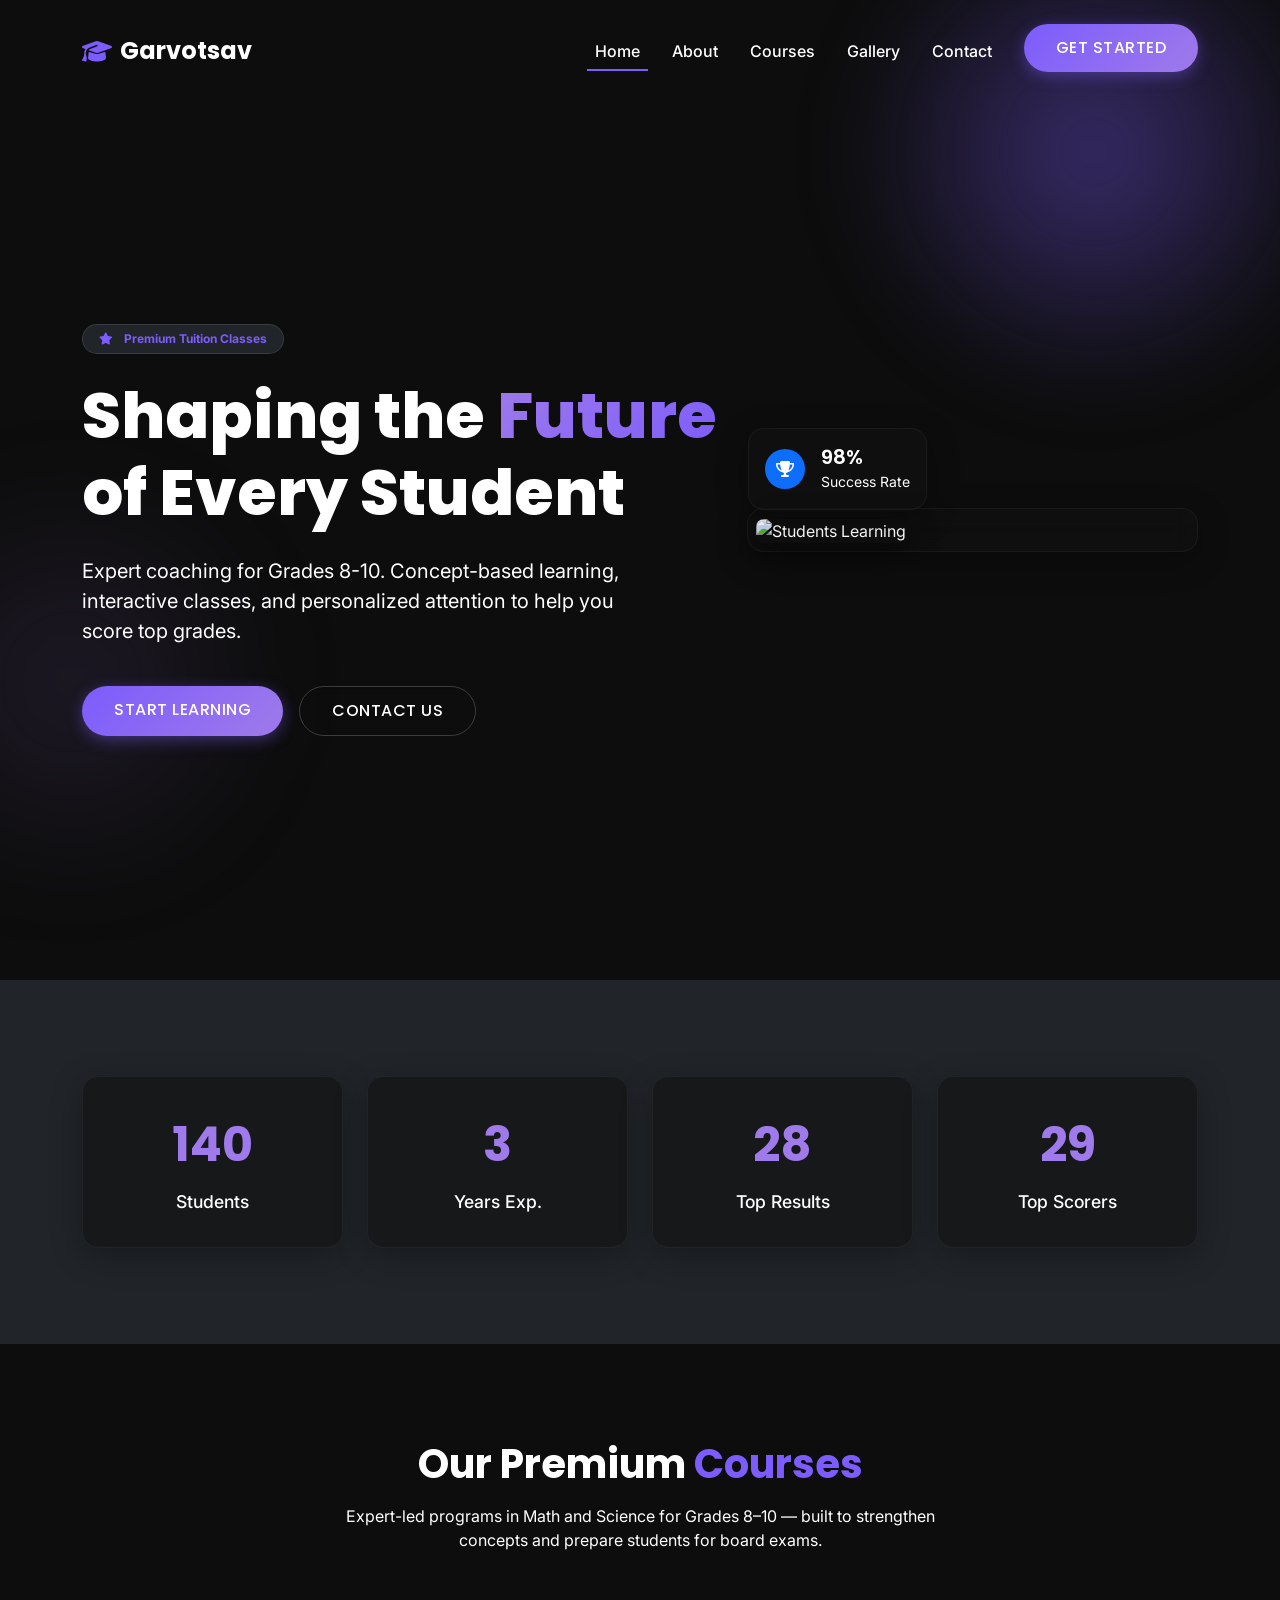
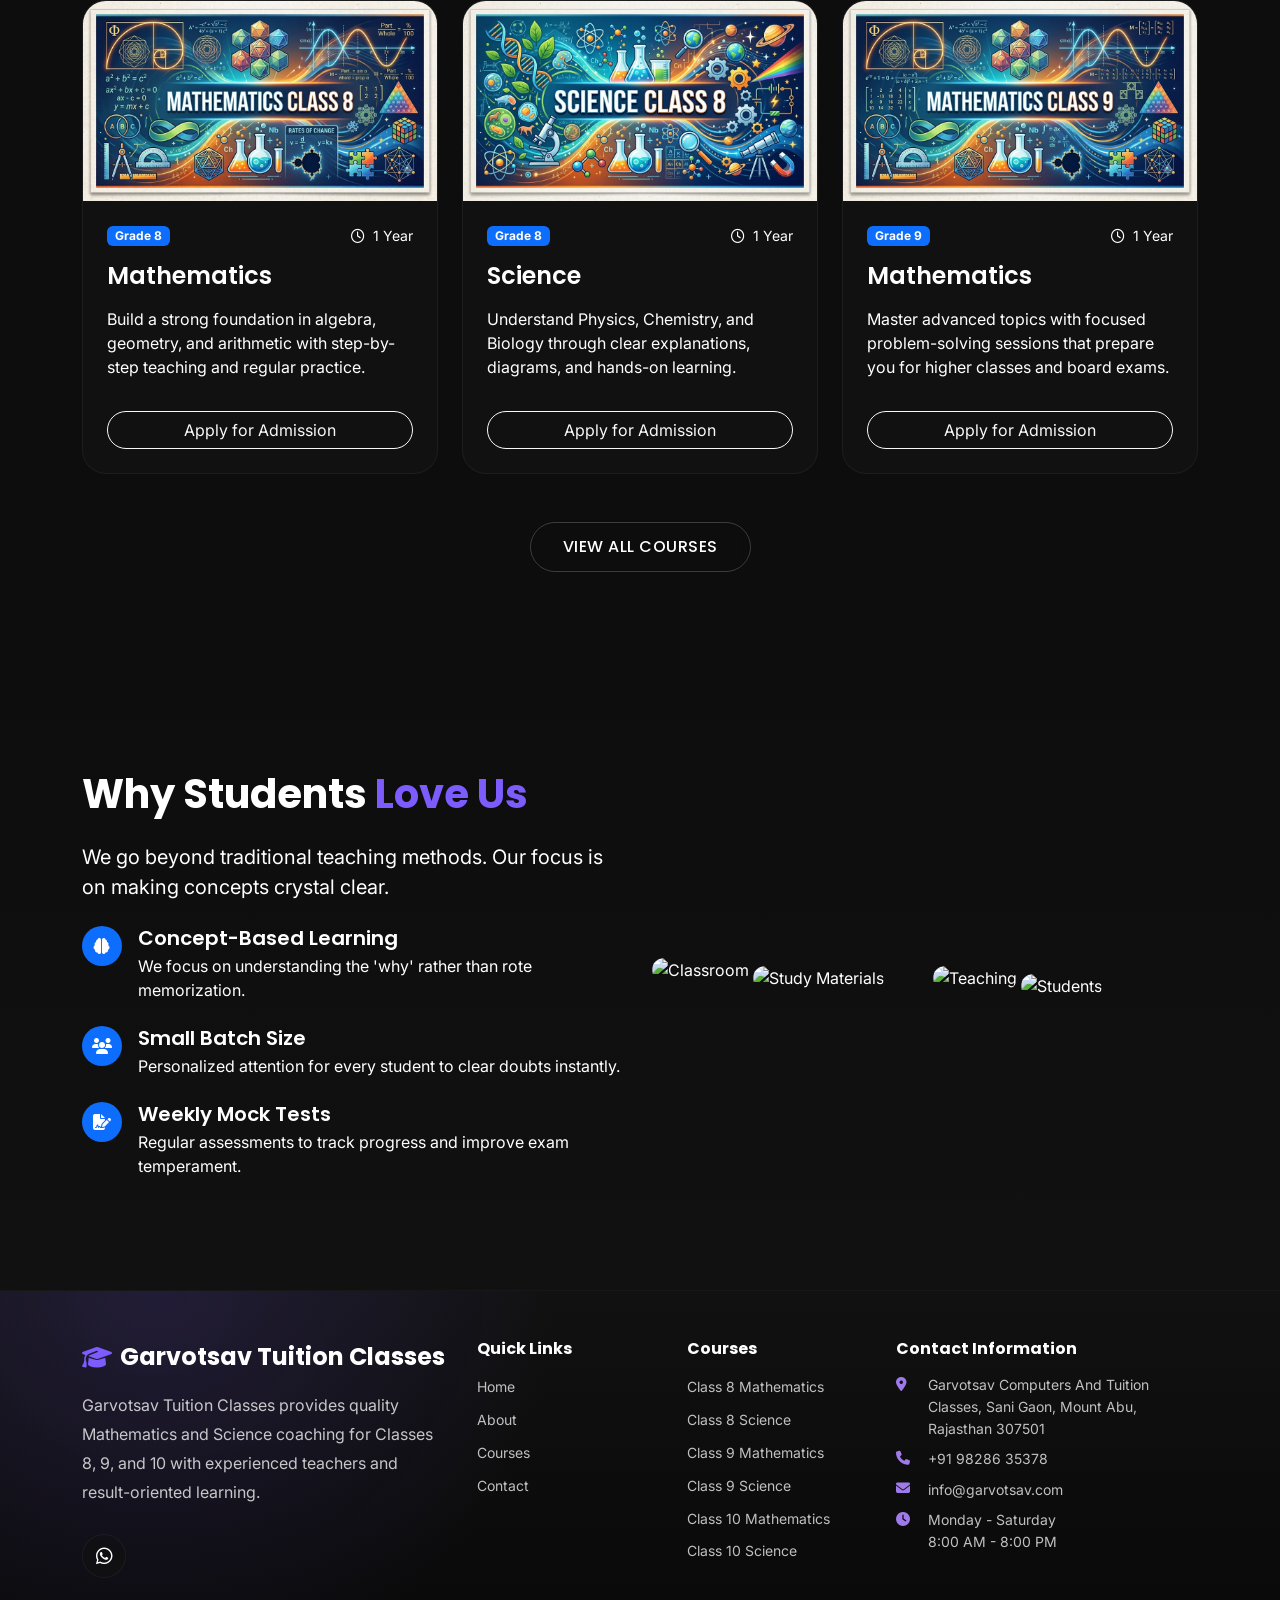
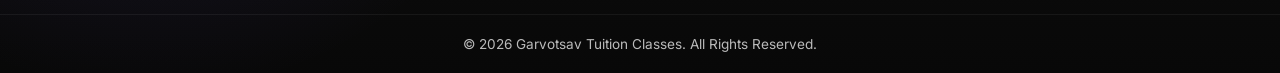
==== index.html @ 72507556 "Initial commit" ====
<!DOCTYPE html>
<html lang="en">
<head>
    <meta charset="UTF-8">
    <meta name="viewport" content="width=device-width, initial-scale=1.0">
    <title>Garvotsav Tuition Classes | Premium Education</title>
    <meta name="description" content="Garvotsav Tuition Classes provides premium, concept-based education for Grades 8 to 10 in Math and Science.">
    
    <!-- Bootstrap 5 CSS -->
    <link href="https://cdn.jsdelivr.net/npm/bootstrap@5.3.2/dist/css/bootstrap.min.css" rel="stylesheet">
    
    <!-- AOS Animation CSS -->
    <link href="https://unpkg.com/aos@2.3.1/dist/aos.css" rel="stylesheet">
    
    <!-- Font Awesome -->
    <link rel="stylesheet" href="https://cdnjs.cloudflare.com/ajax/libs/font-awesome/6.4.2/css/all.min.css">
    
    <!-- Custom CSS -->
    <link rel="stylesheet" href="assets/css/style.css">
</head>
<body>

    <!-- Navbar -->
    <nav class="navbar navbar-expand-lg navbar-dark navbar-glass">
        <div class="container">
            <a class="navbar-brand" href="index.html">
                <i class="fa-solid fa-graduation-cap text-primary-accent"></i>
                Garvotsav
            </a>
            <button class="navbar-toggler" type="button" data-bs-toggle="collapse" data-bs-target="#navbarNav">
                <span class="navbar-toggler-icon"></span>
            </button>
            <div class="collapse navbar-collapse" id="navbarNav">
                <ul class="navbar-nav ms-auto mb-2 mb-lg-0">
                    <li class="nav-item"><a class="nav-link" href="index.html">Home</a></li>
                    <li class="nav-item"><a class="nav-link" href="pages/about.html">About</a></li>
                    <li class="nav-item"><a class="nav-link" href="pages/courses.html">Courses</a></li>
                    <li class="nav-item"><a class="nav-link" href="pages/gallery.html">Gallery</a></li>
                    <li class="nav-item"><a class="nav-link" href="pages/contact.html">Contact</a></li>
                </ul>
                <div class="ms-lg-3 mt-3 mt-lg-0">
                    <a href="pages/register.html" class="btn-premium btn-primary-gradient w-100 text-center">Get Started</a>
                </div>
            </div>
        </div>
    </nav>

    <!-- Hero Section -->
    <section class="hero-section">
        <div class="hero-bg-shapes">
            <div class="shape-1 animate-float"></div>
            <div class="shape-2 animate-float" style="animation-delay: 2s;"></div>
        </div>
        <div class="container hero-content">
            <div class="row align-items-center min-vh-100">
                <div class="col-lg-7" data-aos="fade-up" data-aos-duration="1000">
                    <div class="badge rounded-pill bg-dark border border-secondary px-3 py-2 mb-4 text-primary-accent" style="border-color: rgba(255,255,255,0.1) !important;">
                        <i class="fa-solid fa-star me-2"></i> Premium Tuition Classes
                    </div>
                    <h1 class="hero-title">Shaping the <span>Future</span> of Every Student</h1>
                    <p class="hero-subtitle">Expert coaching for Grades 8-10. Concept-based learning, interactive classes, and personalized attention to help you score top grades.</p>
                    <div class="d-flex flex-column flex-sm-row gap-3">
                        <a href="pages/register.html" class="btn-premium btn-primary-gradient text-center">Start Learning</a>
                        <a href="pages/contact.html" class="btn-premium btn-outline-glass text-center">Contact Us</a>
                    </div>
                </div>
                <div class="col-lg-5 mt-5 mt-lg-0 d-none d-lg-block" data-aos="fade-left" data-aos-delay="200">
                    <div class="glass-panel p-2 rounded-4 position-relative">
                        <img src="https://images.unsplash.com/photo-1522202176988-66273c2fd55f?q=80&w=2071&auto=format&fit=crop" alt="Students Learning" class="img-fluid rounded-3" style="box-shadow: 0 10px 30px rgba(0,0,0,0.5);">
                        
                        <!-- Floating Glass Badge -->
                        <div class="position-absolute bottom-0 start-0 translate-middle-y ms-n4 glass-panel p-3 rounded-4 animate-float" style="animation-delay: 1s;">
                            <div class="d-flex align-items-center gap-3">
                                <div class="bg-primary rounded-circle p-2 d-flex align-items-center justify-content-center" style="width:40px; height:40px;">
                                    <i class="fa-solid fa-trophy text-white"></i>
                                </div>
                                <div>
                                    <h5 class="mb-0 text-white font-heading font-weight-bold">98%</h5>
                                    <small class="text-muted">Success Rate</small>
                                </div>
                            </div>
                        </div>
                    </div>
                </div>
            </div>
        </div>
    </section>

    <!-- Statistics Section -->
    <section class="section-padding bg-dark" style="position: relative; z-index: 2;">
        <div class="container">
            <div class="row g-4">
                <div class="col-6 col-md-3" data-aos="fade-up" data-aos-delay="100">
                    <div class="stat-card glass-panel h-100">
                        <div class="stat-number" data-target="500" data-plus="true">0</div>
                        <div class="stat-label">Students</div>
                    </div>
                </div>
                <div class="col-6 col-md-3" data-aos="fade-up" data-aos-delay="200">
                    <div class="stat-card glass-panel h-100">
                        <div class="stat-number" data-target="10" data-plus="true">0</div>
                        <div class="stat-label">Years Exp.</div>
                    </div>
                </div>
                <div class="col-6 col-md-3" data-aos="fade-up" data-aos-delay="300">
                    <div class="stat-card glass-panel h-100">
                        <div class="stat-number" data-target="98" data-percent="true">0</div>
                        <div class="stat-label">Top Results</div>
                    </div>
                </div>
                <div class="col-6 col-md-3" data-aos="fade-up" data-aos-delay="400">
                    <div class="stat-card glass-panel h-100">
                        <div class="stat-number" data-target="100" data-plus="true">0</div>
                        <div class="stat-label">Top Scorers</div>
                    </div>
                </div>
            </div>
        </div>
    </section>

    <!-- Popular Courses Preview -->
    <section class="section-padding">
        <div class="container">
            <div class="section-title" data-aos="fade-up">
                <h2>Our Premium <span class="text-primary-accent">Courses</span></h2>
                <p>Expert-led programs in Math and Science for Grades 8–10 — built to strengthen concepts and prepare students for board exams.</p>
            </div>
            
            <div class="row g-4" id="coursesPreviewContainer">
                <!-- Data will be loaded via api.js -->
                <div class="col-12 text-center" id="coursesLoader">
                    <div class="spinner-border text-primary" role="status">
                        <span class="visually-hidden">Loading...</span>
                    </div>
                </div>
            </div>
            
            <div class="text-center mt-5" data-aos="fade-up">
                <a href="pages/courses.html" class="btn-premium btn-outline-glass">View All Courses</a>
            </div>
        </div>
    </section>

    <!-- Why Choose Us -->
    <section class="section-padding position-relative" style="background: linear-gradient(to bottom, #0D0D0D, #111111);">
        <div class="container">
            <div class="row align-items-center">
                <div class="col-lg-6 mb-5 mb-lg-0" data-aos="fade-right">
                    <h2 class="font-heading fw-bold mb-4" style="font-size: 2.5rem;">Why Students <span class="text-primary-accent">Love Us</span></h2>
                    <p class="text-muted mb-4 fs-5">We go beyond traditional teaching methods. Our focus is on making concepts crystal clear.</p>
                    
                    <ul class="list-unstyled d-flex flex-column gap-4">
                        <li class="d-flex align-items-start gap-3">
                            <div class="bg-primary rounded-circle p-2 d-flex align-items-center justify-content-center flex-shrink-0" style="width:40px; height:40px;">
                                <i class="fa-solid fa-brain text-white"></i>
                            </div>
                            <div>
                                <h5 class="text-white mb-1">Concept-Based Learning</h5>
                                <p class="text-muted mb-0">We focus on understanding the 'why' rather than rote memorization.</p>
                            </div>
                        </li>
                        <li class="d-flex align-items-start gap-3">
                            <div class="bg-primary rounded-circle p-2 d-flex align-items-center justify-content-center flex-shrink-0" style="width:40px; height:40px;">
                                <i class="fa-solid fa-users text-white"></i>
                            </div>
                            <div>
                                <h5 class="text-white mb-1">Small Batch Size</h5>
                                <p class="text-muted mb-0">Personalized attention for every student to clear doubts instantly.</p>
                            </div>
                        </li>
                        <li class="d-flex align-items-start gap-3">
                            <div class="bg-primary rounded-circle p-2 d-flex align-items-center justify-content-center flex-shrink-0" style="width:40px; height:40px;">
                                <i class="fa-solid fa-file-signature text-white"></i>
                            </div>
                            <div>
                                <h5 class="text-white mb-1">Weekly Mock Tests</h5>
                                <p class="text-muted mb-0">Regular assessments to track progress and improve exam temperament.</p>
                            </div>
                        </li>
                    </ul>
                </div>
                <div class="col-lg-6" data-aos="fade-left">
                    <div class="row g-3">
                        <div class="col-6">
                            <img src="https://images.unsplash.com/photo-1427504494785-3a9ca7044f45?q=80&w=2070&auto=format&fit=crop" alt="Classroom" class="img-fluid rounded-4 mb-3" style="height: 250px; object-fit: cover;">
                            <img src="https://images.unsplash.com/photo-1577896851231-70ef18881754?q=80&w=2070&auto=format&fit=crop" alt="Study Materials" class="img-fluid rounded-4" style="height: 180px; object-fit: cover;">
                        </div>
                        <div class="col-6 mt-4">
                            <img src="https://images.unsplash.com/photo-1503676260728-1c00da094a0b?q=80&w=2022&auto=format&fit=crop" alt="Teaching" class="img-fluid rounded-4 mb-3" style="height: 180px; object-fit: cover;">
                            <img src="https://images.unsplash.com/photo-1543269865-cbf427effbad?q=80&w=2070&auto=format&fit=crop" alt="Students" class="img-fluid rounded-4" style="height: 250px; object-fit: cover;">
                        </div>
                    </div>
                </div>
            </div>
        </div>
    </section>

    <!-- Footer -->
    <footer class="footer-area courses-footer" data-site-footer></footer>

    <!-- Scripts -->
    <script src="https://cdn.jsdelivr.net/npm/bootstrap@5.3.2/dist/js/bootstrap.bundle.min.js"></script>
    <script src="https://unpkg.com/aos@2.3.1/dist/aos.js"></script>
    <script src="assets/js/api.js"></script>
    <script src="assets/js/main.js"></script>
    <script>
        // Load Courses on Homepage
        document.addEventListener('DOMContentLoaded', async () => {
            const container = document.getElementById('coursesPreviewContainer');
            const loader = document.getElementById('coursesLoader');
            
            try {
                const courses = await GarvotsavAPI.fetchSheetData('Courses');
                loader.style.display = 'none';
                
                // Show only first 3 courses
                const previewCourses = courses.slice(0, 3);
                
                let delay = 100;
                previewCourses.forEach(course => {
                    const col = document.createElement('div');
                    col.className = 'col-md-4';
                    
                    col.innerHTML = `
                        <div class="glass-card h-100 p-0 overflow-hidden d-flex flex-column">
                            <div style="height: 200px; overflow: hidden;">
                                <img src="${course.image}" class="img-fluid w-100 h-100 object-fit-cover" alt="${course.subject}">
                            </div>
                            <div class="p-4 d-flex flex-column flex-grow-1">
                                <div class="d-flex justify-content-between align-items-center mb-2">
                                    <span class="badge bg-primary text-white">${course.grade}</span>
                                    <span class="text-muted small"><i class="fa-regular fa-clock me-1"></i> ${course.duration}</span>
                                </div>
                                <h4 class="text-white mb-3 mt-2">${course.subject}</h4>
                                <p class="text-muted flex-grow-1">${course.desc}</p>
                                <a href="pages/register.html" class="btn btn-outline-light rounded-pill w-100 mt-3 hover-primary">Apply for Admission</a>
                            </div>
                        </div>
                    `;
                    container.appendChild(col);
                    delay += 100;
                });
            } catch (error) {
                loader.style.display = 'none';
                container.innerHTML = `<div class="col-12 text-center text-danger">Failed to load courses. Please try again later.</div>`;
            }
        });
    </script>
</body>
</html>
---- assets/css/style.css ----
/* 
   Garvotsav Tuition Classes - Premium Styles 
*/

@import url('https://fonts.googleapis.com/css2?family=Inter:wght@300;400;500;600&family=Poppins:wght@400;500;600;700;800&display=swap');

:root {
  /* Colors */
  --bg-color: #0D0D0D;
  --card-bg: #111111;
  --primary: #7C5CFC;
  --primary-light: #9F7AEA;
  --primary-glow: rgba(124, 92, 252, 0.4);
  --text-heading: #FFFFFF;
  --text-body: #FFFFFF;
  --text-nav: #FFFFFF;
  --text-muted: #FFFFFF;
  --white: #FFFFFF;

  /* Typography */
  --font-heading: 'Poppins', sans-serif;
  --font-body: 'Inter', sans-serif;

  /* Glassmorphism */
  --glass-bg: rgba(17, 17, 17, 0.6);
  --glass-border: rgba(255, 255, 255, 0.05);
  
  /* Radius */
  --radius-sm: 8px;
  --radius-md: 16px;
  --radius-lg: 24px;
  --radius-pill: 50px;
}

/* Base Styles */
body {
  font-family: var(--font-body);
  background-color: var(--bg-color);
  color: var(--text-body);
  overflow-x: hidden;
  -webkit-font-smoothing: antialiased;
}

h1, h2, h3, h4, h5, h6 {
  font-family: var(--font-heading);
  color: var(--text-heading);
  font-weight: 600;
}

a {
  text-decoration: none;
  color: inherit;
  transition: all 0.3s ease;
}

a:hover {
  color: var(--primary);
}

/* Utilities */
.text-primary-accent { color: var(--primary); }
.text-glow { text-shadow: 0 0 10px var(--primary-glow); }
.bg-gradient-primary { background: linear-gradient(135deg, var(--primary), var(--primary-light)); }

/* Override Bootstrap Defaults */
.text-muted {
  color: var(--text-muted) !important;
}

/* Glassmorphism Classes */
.glass-panel {
  background: var(--glass-bg);
  backdrop-filter: blur(12px);
  -webkit-backdrop-filter: blur(12px);
  border: 1px solid var(--glass-border);
  border-radius: var(--radius-md);
  box-shadow: 0 8px 32px 0 rgba(0, 0, 0, 0.3);
}

.glass-card {
  background: var(--card-bg);
  border: 1px solid var(--glass-border);
  border-radius: var(--radius-lg);
  padding: 2rem;
  transition: transform 0.3s ease, box-shadow 0.3s ease, border-color 0.3s ease;
}

.glass-card:hover {
  transform: translateY(-5px);
  box-shadow: 0 15px 30px rgba(0,0,0,0.4), 0 0 20px var(--primary-glow);
  border-color: rgba(124, 92, 252, 0.3);
}

/* Premium Buttons */
.btn-premium {
  display: inline-block;
  padding: 0.75rem 2rem;
  border-radius: var(--radius-pill);
  font-family: var(--font-heading);
  font-weight: 500;
  text-transform: uppercase;
  letter-spacing: 0.5px;
  transition: all 0.3s ease;
  position: relative;
  overflow: hidden;
  border: none;
  z-index: 1;
}

.btn-primary-gradient {
  background: linear-gradient(135deg, var(--primary), var(--primary-light));
  color: var(--white);
  box-shadow: 0 4px 15px var(--primary-glow);
}

.btn-primary-gradient:hover {
  color: var(--white);
  transform: translateY(-2px);
  box-shadow: 0 6px 20px rgba(124, 92, 252, 0.6);
}

.btn-outline-glass {
  background: transparent;
  color: var(--white);
  border: 1px solid rgba(255,255,255,0.2);
  backdrop-filter: blur(5px);
}

.btn-outline-glass:hover {
  background: rgba(255,255,255,0.1);
  border-color: var(--white);
  color: var(--white);
}

/* Authentication Pages */
.auth-section {
  min-height: 100vh;
  display: flex;
  align-items: center;
  padding: 9rem 0 5rem;
  position: relative;
  overflow: hidden;
}

.auth-section::before {
  content: '';
  position: absolute;
  inset: 0;
  background:
    radial-gradient(circle at 12% 18%, rgba(124, 92, 252, 0.22), transparent 32%),
    radial-gradient(circle at 86% 28%, rgba(159, 122, 234, 0.18), transparent 30%);
  pointer-events: none;
}

.auth-card {
  position: relative;
  z-index: 1;
  padding: 2.25rem;
}

.auth-icon {
  width: 56px;
  height: 56px;
  display: inline-flex;
  align-items: center;
  justify-content: center;
  border-radius: 18px;
  background: linear-gradient(135deg, var(--primary), var(--primary-light));
  box-shadow: 0 14px 30px rgba(124, 92, 252, 0.3);
  color: var(--white);
  font-size: 1.35rem;
}

.auth-field {
  margin-bottom: 1rem;
}

.auth-field .form-label {
  color: rgba(255, 255, 255, 0.8);
  font-size: 0.85rem;
  margin-bottom: 0.45rem;
}

.auth-form-stack {
  display: flex;
  flex-direction: column;
  gap: 0.15rem;
}

.auth-field .form-control,
.auth-field .form-select {
  min-height: 52px;
  border-radius: var(--radius-sm);
  background: rgba(255, 255, 255, 0.06);
  border: 1px solid rgba(255, 255, 255, 0.12);
  color: var(--white);
  box-shadow: none;
}

.auth-field .form-control:focus,
.auth-field .form-select:focus {
  border-color: var(--primary-light);
  background: rgba(255, 255, 255, 0.08);
  box-shadow: 0 0 0 0.2rem rgba(124, 92, 252, 0.2);
  color: var(--white);
}

.auth-field .form-select {
  cursor: pointer;
}

.auth-field .form-select option {
  background: #111111;
  color: var(--white);
}

.auth-field .form-control::placeholder {
  color: rgba(255, 255, 255, 0.45);
}

.auth-field .form-control.is-invalid,
.auth-field .form-select.is-invalid {
  border-color: #ff6b6b;
  background-image: none;
}

.auth-error {
  min-height: 1.25rem;
  margin-top: 0.35rem;
  color: #ff9b9b;
  font-size: 0.82rem;
}

.password-wrap {
  position: relative;
}

.password-wrap .form-control {
  padding-right: 3.2rem;
}

.password-toggle {
  position: absolute;
  top: 50%;
  right: 0.75rem;
  width: 38px;
  height: 38px;
  transform: translateY(-50%);
  border: 0;
  border-radius: 50%;
  background: transparent;
  color: rgba(255, 255, 255, 0.72);
}

.password-toggle:hover,
.password-toggle:focus {
  color: var(--white);
  background: rgba(255, 255, 255, 0.08);
}

.auth-switch {
  color: rgba(255, 255, 255, 0.76);
}

.auth-switch a {
  color: var(--primary-light);
  font-weight: 700;
}

/* Navbar */
.navbar-glass {
  position: fixed;
  top: 0;
  width: 100%;
  z-index: 1030;
  transition: all 0.4s ease;
  padding: 1.5rem 0;
  background: transparent;
}

.navbar-glass.scrolled {
  background: var(--glass-bg);
  backdrop-filter: blur(16px);
  border-bottom: 1px solid var(--glass-border);
  padding: 1rem 0;
}

.navbar-brand {
  font-family: var(--font-heading);
  font-weight: 700;
  font-size: 1.5rem;
  color: var(--white) !important;
  display: flex;
  align-items: center;
  gap: 0.5rem;
}

.nav-link {
  color: var(--text-nav) !important;
  font-weight: 500;
  margin: 0 0.5rem;
  position: relative;
}

.nav-link::after {
  content: '';
  position: absolute;
  width: 0;
  height: 2px;
  bottom: 0;
  left: 0;
  background-color: var(--primary);
  transition: width 0.3s ease;
}

.nav-link:hover::after, .nav-link.active::after {
  width: 100%;
}

.nav-link:hover, .nav-link.active {
  color: var(--white) !important;
}

/* Sections */
.section-padding {
  padding: 6rem 0;
}

.section-title {
  text-align: center;
  margin-bottom: 3rem;
  position: relative;
}

.section-title h2 {
  font-size: 2.5rem;
  font-weight: 700;
  margin-bottom: 1rem;
}

.section-title p {
  color: var(--text-muted);
  max-width: 600px;
  margin: 0 auto;
}

/* Hero Section */
.hero-section {
  min-height: 100vh;
  display: flex;
  align-items: center;
  position: relative;
  overflow: hidden;
  padding-top: 80px;
}

.hero-bg-shapes {
  position: absolute;
  top: 0;
  left: 0;
  width: 100%;
  height: 100%;
  z-index: 0;
  pointer-events: none;
}

.shape-1 {
  position: absolute;
  top: -10%;
  right: -5%;
  width: 500px;
  height: 500px;
  background: radial-gradient(circle, var(--primary-glow) 0%, transparent 70%);
  border-radius: 50%;
  filter: blur(40px);
}

.shape-2 {
  position: absolute;
  bottom: 10%;
  left: -10%;
  width: 400px;
  height: 400px;
  background: radial-gradient(circle, rgba(159, 122, 234, 0.15) 0%, transparent 70%);
  border-radius: 50%;
  filter: blur(60px);
}

.hero-content {
  position: relative;
  z-index: 1;
}

.hero-title {
  font-size: 4rem;
  font-weight: 800;
  line-height: 1.2;
  margin-bottom: 1.5rem;
}

.hero-title span {
  background: linear-gradient(135deg, var(--primary-light), var(--primary));
  -webkit-background-clip: text;
  -webkit-text-fill-color: transparent;
}

.hero-subtitle {
  font-size: 1.25rem;
  color: var(--text-body);
  margin-bottom: 2.5rem;
  max-width: 540px;
}

/* Custom Scrollbar */
::-webkit-scrollbar {
  width: 10px;
}
::-webkit-scrollbar-track {
  background: var(--bg-color);
}
::-webkit-scrollbar-thumb {
  background: var(--card-bg);
  border-radius: 5px;
  border: 1px solid var(--glass-border);
}
::-webkit-scrollbar-thumb:hover {
  background: var(--primary);
}

/* Footer */
.footer-area {
  position: relative;
  overflow: hidden;
  background:
    radial-gradient(circle at 12% 0%, rgba(124, 92, 252, 0.16), transparent 34%),
    linear-gradient(180deg, #111111 0%, #080808 100%);
  border-top: 1px solid rgba(255,255,255,0.06);
  margin-top: 0;
}

.footer-main {
  display: flex;
  align-items: flex-start;
  justify-content: space-between;
  gap: 2rem;
  padding: 3rem 0 2.25rem;
}

.footer-brand {
  display: flex;
  flex-direction: column;
  justify-content: space-between;
  gap: 1.75rem;
  flex: 1.35 1 280px;
}

.footer-area .footer-brand p {
  max-width: 390px;
  line-height: 1.8;
  color: rgba(255, 255, 255, 0.76) !important;
}

.social-icons a {
  display: inline-flex;
  align-items: center;
  justify-content: center;
  width: 44px;
  height: 44px;
  border-radius: 50%;
  background: var(--glass-bg);
  border: 1px solid var(--glass-border);
  color: var(--text-nav);
  margin-right: 0.5rem;
  font-size: 1.2rem;
  transition: transform 0.25s ease, background 0.25s ease, border-color 0.25s ease, box-shadow 0.25s ease;
}

.social-icons a:hover {
  background: var(--primary);
  color: var(--white);
  transform: translateY(-3px);
  border-color: var(--primary);
  box-shadow: 0 12px 26px rgba(124, 92, 252, 0.28);
}

.social-icons .whatsapp-link:hover {
  background: #25D366;
  border-color: #25D366;
  box-shadow: 0 12px 26px rgba(37, 211, 102, 0.24);
}

.footer-links h5 {
  margin-bottom: 1rem;
  color: var(--white);
  font-size: 1rem;
  font-weight: 700;
}

.footer-links {
  flex: 0.8 1 150px;
}

.footer-contact {
  flex: 1.2 1 260px;
}

.footer-links ul {
  list-style: none;
  padding: 0;
  margin: 0;
}

.footer-links li {
  margin-bottom: 0.55rem;
}

.footer-links a {
  color: rgba(255, 255, 255, 0.74);
  font-size: 0.875rem;
  line-height: 1.55;
  transition: color 0.2s ease, padding-left 0.2s ease;
}

.footer-links a:hover {
  color: var(--primary-light);
  padding-left: 4px;
}

.footer-contact li {
  display: grid;
  grid-template-columns: 20px 1fr;
  gap: 0.7rem;
  align-items: start;
  color: rgba(255, 255, 255, 0.74);
  font-size: 0.875rem;
  line-height: 1.55;
}

.footer-contact i {
  margin-top: 0.15rem;
  color: var(--primary-light);
}

.footer-contact a:hover {
  padding-left: 0;
}

.footer-bottom {
  border-top: 1px solid rgba(255,255,255,0.06);
  padding: 1.15rem 0;
  text-align: center;
  color: rgba(255, 255, 255, 0.72);
  font-size: 0.85rem;
}

/* Form Controls */
.form-control, .form-select {
  background-color: rgba(255, 255, 255, 0.03);
  border: 1px solid var(--glass-border);
  color: var(--white);
  padding: 0.75rem 1rem;
  border-radius: var(--radius-md);
}

.form-control:focus, .form-select:focus {
  background-color: rgba(255, 255, 255, 0.05);
  border-color: var(--primary);
  box-shadow: 0 0 0 0.25rem var(--primary-glow);
  color: var(--white);
}

.form-control::placeholder {
  color: var(--text-muted);
}

/* Floating Animation */
@keyframes float {
  0% { transform: translateY(0px); }
  50% { transform: translateY(-20px); }
  100% { transform: translateY(0px); }
}

.animate-float {
  animation: float 6s ease-in-out infinite;
}

/* Statistics Counter */
.stat-card {
  text-align: center;
  padding: 2rem;
}
.stat-number {
  font-size: 3rem;
  font-weight: 700;
  color: var(--primary-light);
  font-family: var(--font-heading);
  margin-bottom: 0.5rem;
}
.stat-label {
  font-size: 1.1rem;
  color: var(--text-heading);
  font-weight: 500;
}

/* Google Map Embed */
.map-embed-wrapper {
  width: 100%;
  border-radius: var(--radius-lg);
  overflow: hidden;
  box-shadow: 0 10px 40px rgba(0, 0, 0, 0.4), 0 0 0 1px var(--glass-border);
  border: 1px solid var(--glass-border);
  background: var(--card-bg);
}

.map-embed {
  display: block;
  width: 100%;
  height: 400px;
  border: 0;
}

@media (max-width: 575px) {
  .map-embed {
    height: 280px;
  }
}

/* Page highlight cards */
.highlight-card {
  padding: 1.75rem;
  height: 100%;
  text-align: center;
}

.highlight-card i {
  font-size: 1.75rem;
  color: var(--primary-light);
  margin-bottom: 1rem;
}

.highlight-card h5 {
  margin-bottom: 0.5rem;
}

/* Course filter pills */
#courseTabs .nav-link {
  color: var(--white) !important;
  border: 1px solid var(--glass-border);
  transition: all 0.3s ease;
}

#courseTabs .nav-link:hover,
#courseTabs .nav-link.active {
  background: linear-gradient(135deg, var(--primary), var(--primary-light)) !important;
  border-color: transparent;
  box-shadow: 0 4px 15px var(--primary-glow);
}

.mentor-meta .badge {
  font-weight: 500;
  padding: 0.5rem 0.85rem;
}

/* Courses page */
.courses-program-section {
  position: relative;
  padding-top: 5rem;
  padding-bottom: 5.5rem;
  background:
    linear-gradient(180deg, rgba(13, 13, 13, 0), rgba(124, 92, 252, 0.05) 45%, rgba(13, 13, 13, 0));
}

.program-header {
  max-width: 760px;
  margin-bottom: 2rem;
}

.program-eyebrow {
  display: inline-flex;
  align-items: center;
  justify-content: center;
  margin-bottom: 0.85rem;
  padding: 0.45rem 0.9rem;
  border: 1px solid rgba(124, 92, 252, 0.28);
  border-radius: var(--radius-pill);
  background: rgba(124, 92, 252, 0.12);
  color: var(--primary-light);
  font-size: 0.78rem;
  font-weight: 700;
  letter-spacing: 0.08em;
  text-transform: uppercase;
}

.program-header h2 {
  margin-bottom: 1rem;
  font-size: clamp(2rem, 4vw, 3.15rem);
  font-weight: 800;
}

.program-header h2 span {
  background: linear-gradient(135deg, var(--primary-light), var(--primary));
  -webkit-background-clip: text;
  -webkit-text-fill-color: transparent;
}

.program-header p {
  max-width: 650px;
  margin: 0 auto;
  color: rgba(255, 255, 255, 0.82);
  line-height: 1.75;
}

.course-filter-tabs {
  width: fit-content;
  max-width: 100%;
  margin-left: auto;
  margin-right: auto;
  padding: 0.5rem;
  gap: 0.5rem;
  border: 1px solid rgba(255, 255, 255, 0.08);
  border-radius: var(--radius-pill);
  background: rgba(17, 17, 17, 0.72);
  box-shadow: 0 16px 45px rgba(0, 0, 0, 0.24);
  backdrop-filter: blur(14px);
  -webkit-backdrop-filter: blur(14px);
}

.course-filter-tabs .nav-item {
  margin: 0;
}

#courseTabs.course-filter-tabs .nav-link {
  display: inline-flex;
  align-items: center;
  gap: 0.55rem;
  min-height: 44px;
  margin: 0;
  padding: 0.7rem 1.15rem;
  border-radius: var(--radius-pill);
  border: 1px solid transparent;
  background: transparent;
  color: rgba(255, 255, 255, 0.82) !important;
  font-family: var(--font-heading);
  font-size: 0.95rem;
  font-weight: 600;
  box-shadow: none;
  transition: transform 0.25s ease, background 0.25s ease, color 0.25s ease, box-shadow 0.25s ease;
}

#courseTabs.course-filter-tabs .nav-link::after {
  display: none;
}

#courseTabs.course-filter-tabs .nav-link i {
  display: inline-flex;
  align-items: center;
  justify-content: center;
  width: 1.35rem;
  height: 1.35rem;
  border-radius: 50%;
  background: rgba(255, 255, 255, 0.08);
  color: var(--primary-light);
  font-size: 0.72rem;
}

#courseTabs.course-filter-tabs .nav-link:hover {
  transform: translateY(-2px);
  background: rgba(255, 255, 255, 0.08);
  color: var(--white) !important;
}

#courseTabs.course-filter-tabs .nav-link.active {
  background: linear-gradient(135deg, var(--primary), var(--primary-light)) !important;
  color: var(--white) !important;
  box-shadow: 0 12px 28px rgba(124, 92, 252, 0.32);
}

#courseTabs.course-filter-tabs .nav-link.active i {
  background: rgba(255, 255, 255, 0.2);
  color: var(--white);
}

.course-card-col {
  animation: courseCardIn 0.45s ease both;
}

.course-card {
  overflow: hidden;
  border: 1px solid rgba(255, 255, 255, 0.08);
  border-radius: var(--radius-lg);
  background: linear-gradient(180deg, rgba(24, 24, 24, 0.98), rgba(13, 13, 13, 0.96));
  box-shadow: 0 18px 45px rgba(0, 0, 0, 0.32);
  transition: transform 0.28s ease, border-color 0.28s ease, box-shadow 0.28s ease;
}

.course-card:hover {
  transform: translateY(-8px);
  border-color: rgba(124, 92, 252, 0.42);
  box-shadow: 0 26px 60px rgba(0, 0, 0, 0.46), 0 0 24px rgba(124, 92, 252, 0.16);
}

.course-card-media {
  position: relative;
  aspect-ratio: 16 / 10;
  overflow: hidden;
  background:
    linear-gradient(135deg, rgba(124, 92, 252, 0.25), rgba(159, 122, 234, 0.08)),
    var(--card-bg);
}

.course-card-media img {
  width: 100%;
  height: 100%;
  object-fit: cover;
  display: block;
  transform: scale(1.01);
  transition: transform 0.45s ease, filter 0.45s ease;
}

.course-card:hover .course-card-media img {
  transform: scale(1.06);
  filter: saturate(1.08) contrast(1.04);
}

.course-card-overlay {
  position: absolute;
  inset: 0;
  background: linear-gradient(180deg, rgba(0, 0, 0, 0.05), rgba(0, 0, 0, 0.5));
  pointer-events: none;
}

.course-grade-badge {
  position: absolute;
  top: 1rem;
  right: 1rem;
  padding: 0.5rem 0.8rem;
  border-radius: var(--radius-pill);
  background: rgba(13, 13, 13, 0.76);
  border: 1px solid rgba(255, 255, 255, 0.14);
  color: var(--white);
  font-size: 0.78rem;
  font-weight: 700;
  box-shadow: 0 8px 22px rgba(0, 0, 0, 0.28);
  backdrop-filter: blur(12px);
  -webkit-backdrop-filter: blur(12px);
}

.course-card-body {
  padding: 1.45rem;
}

.course-card-meta {
  display: flex;
  flex-wrap: wrap;
  gap: 0.65rem;
  margin-bottom: 1rem;
}

.course-card-meta span {
  display: inline-flex;
  align-items: center;
  gap: 0.4rem;
  color: rgba(255, 255, 255, 0.78);
  font-size: 0.82rem;
}

.course-card-meta i {
  color: var(--primary-light);
}

.course-card h4 {
  margin-bottom: 0.75rem;
  color: var(--white);
  font-size: 1.35rem;
  font-weight: 750;
}

.course-card-desc {
  color: rgba(255, 255, 255, 0.76);
  line-height: 1.68;
  margin-bottom: 1.1rem;
}

.course-feature-list {
  list-style: none;
  padding: 0;
  margin: 0 0 1.35rem;
  color: rgba(255, 255, 255, 0.78);
  font-size: 0.88rem;
}

.course-feature-list li {
  display: flex;
  gap: 0.65rem;
  align-items: flex-start;
  margin-bottom: 0.65rem;
}

.course-feature-list li:last-child {
  margin-bottom: 0;
}

.course-feature-list i {
  margin-top: 0.18rem;
  color: #4ade80;
}

.course-card-action {
  display: inline-flex;
  align-items: center;
  justify-content: center;
  gap: 0.5rem;
  width: 100%;
  padding: 0.78rem 1rem;
  border: 1px solid rgba(255, 255, 255, 0.16);
  border-radius: var(--radius-pill);
  color: var(--white);
  font-family: var(--font-heading);
  font-weight: 600;
  transition: transform 0.25s ease, border-color 0.25s ease, background 0.25s ease, box-shadow 0.25s ease;
}

.course-card-action:hover {
  transform: translateY(-2px);
  border-color: transparent;
  background: linear-gradient(135deg, var(--primary), var(--primary-light));
  color: var(--white);
  box-shadow: 0 10px 24px rgba(124, 92, 252, 0.28);
}

.courses-footer {
  padding: 0;
}

.courses-footer-bottom {
  margin-top: 3rem;
  padding-top: 1.5rem;
  border-top: 1px solid rgba(255, 255, 255, 0.08);
}

.back-to-top {
  display: inline-flex;
  align-items: center;
  justify-content: center;
  width: 44px;
  height: 44px;
  border: 1px solid rgba(255, 255, 255, 0.14);
  border-radius: 50%;
  background: linear-gradient(135deg, var(--primary), var(--primary-light));
  color: var(--white);
  box-shadow: 0 10px 26px rgba(124, 92, 252, 0.28);
  transition: transform 0.25s ease, box-shadow 0.25s ease;
}

.back-to-top:hover {
  transform: translateY(-3px);
  box-shadow: 0 14px 32px rgba(124, 92, 252, 0.4);
}

@keyframes courseCardIn {
  from {
    opacity: 0;
    transform: translateY(14px);
  }
  to {
    opacity: 1;
    transform: translateY(0);
  }
}

@media (max-width: 767px) {
  .courses-program-section {
    padding-top: 4rem;
    padding-bottom: 4rem;
  }

  .course-filter-tabs {
    width: 100%;
    border-radius: var(--radius-lg);
    justify-content: stretch !important;
  }

  .course-filter-tabs .nav-item {
    flex: 1 1 calc(50% - 0.5rem);
  }

  #courseTabs.course-filter-tabs .nav-link {
    width: 100%;
    justify-content: center;
    padding-left: 0.8rem;
    padding-right: 0.8rem;
  }

  .course-card-body {
    padding: 1.25rem;
  }

  .footer-main {
    align-items: stretch;
    flex-direction: column;
    gap: 2rem;
    padding: 3.5rem 0 2.5rem;
  }

  .footer-brand {
    gap: 1.5rem;
  }

  .footer-links h5 {
    margin-bottom: 1rem;
  }
}

@media (min-width: 768px) and (max-width: 1199px) {
  .footer-main {
    flex-wrap: wrap;
  }

  .footer-brand,
  .footer-contact {
    flex-basis: calc(50% - 1rem);
  }

  .footer-links {
    flex-basis: calc(25% - 1rem);
  }
}
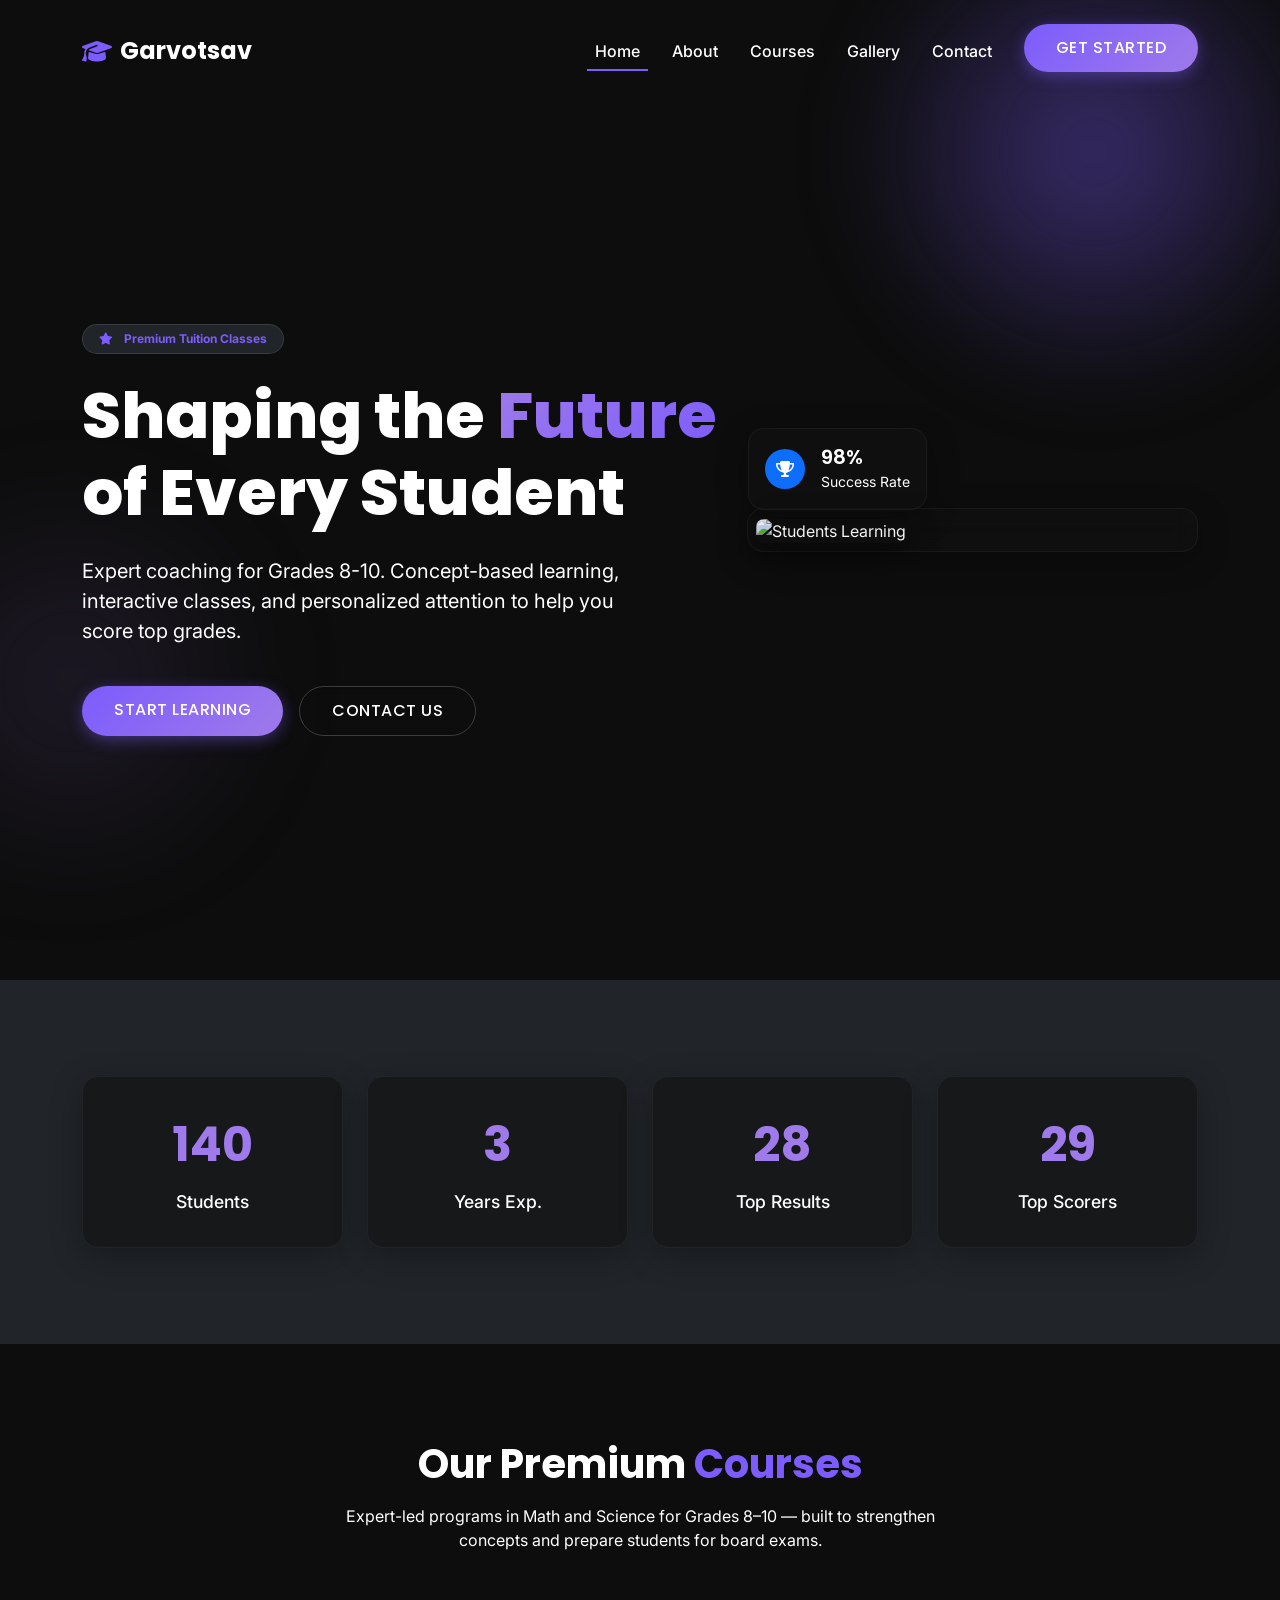
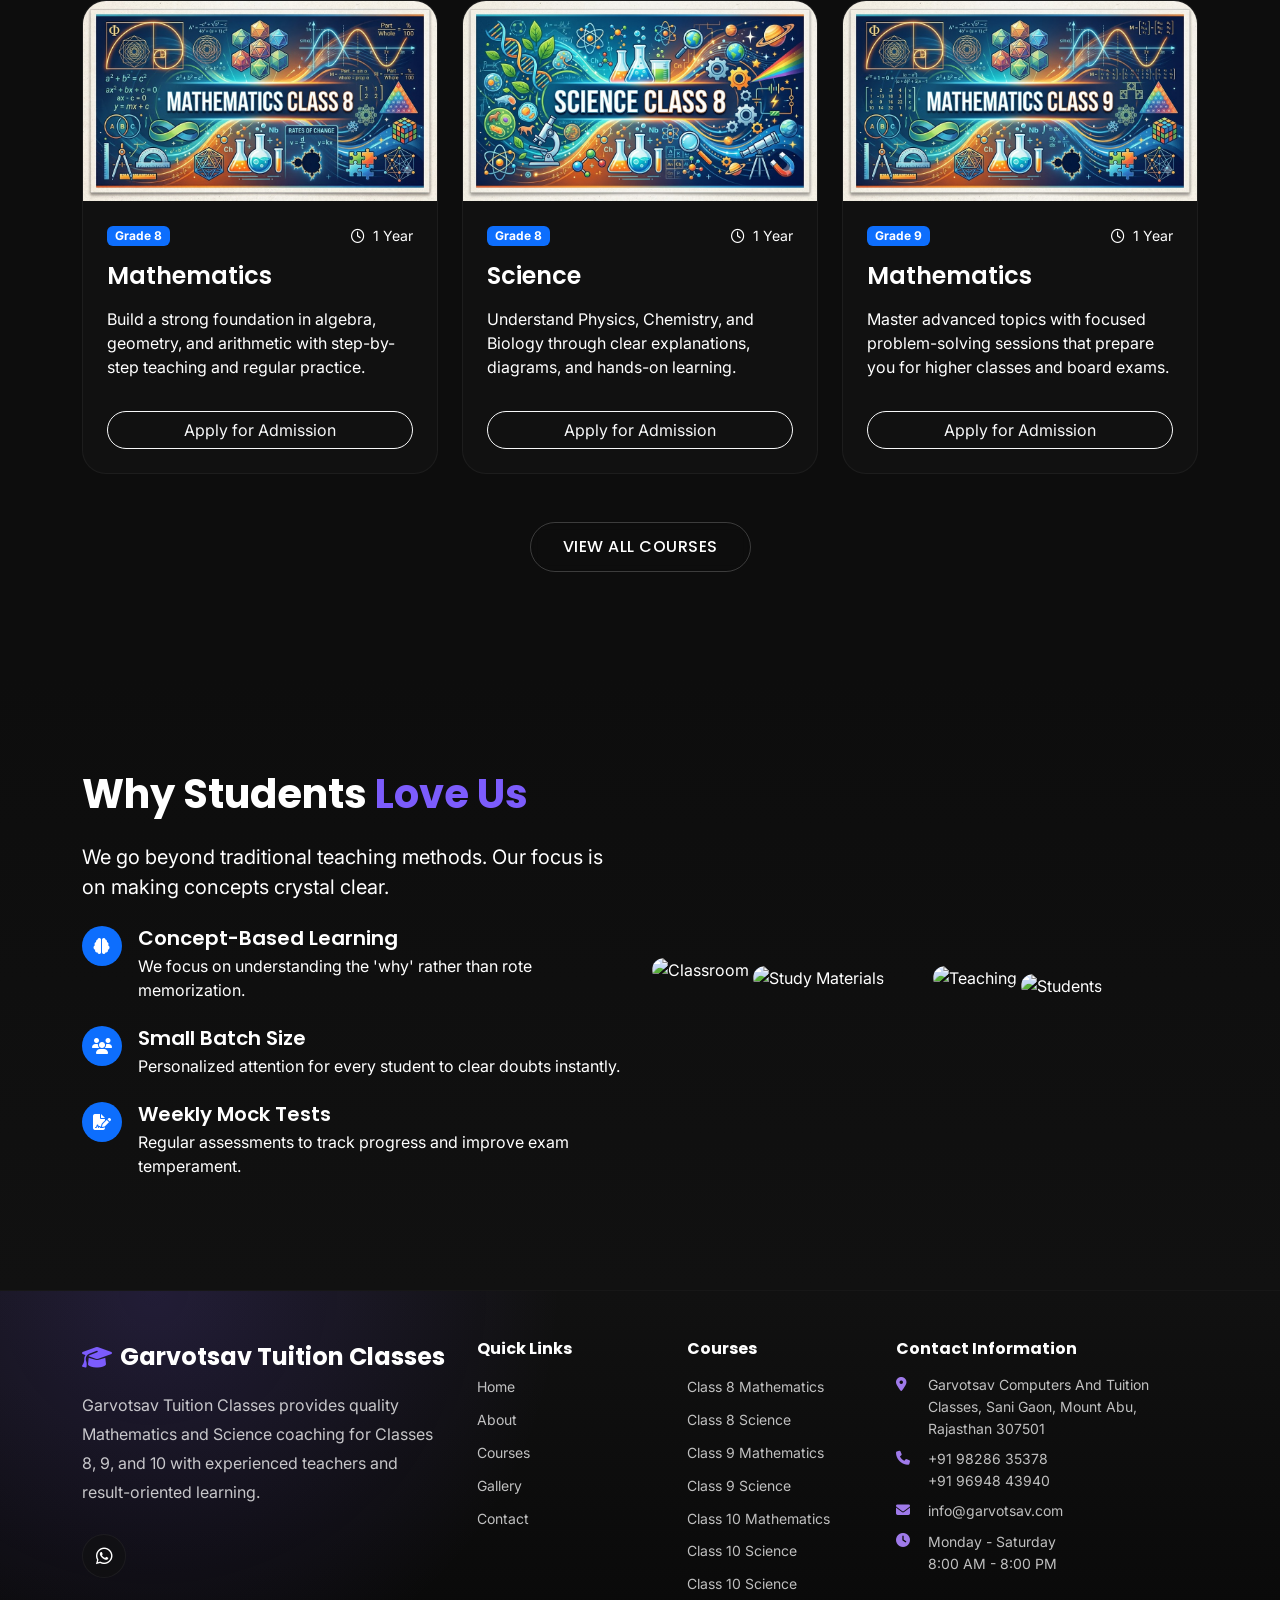
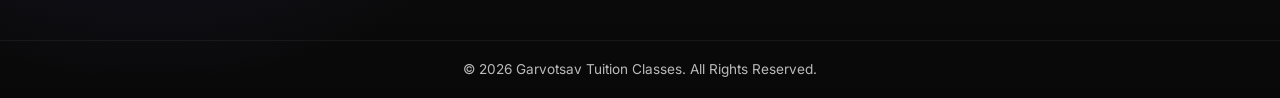
==== commit 133ddba5: "Updated website UI and fixed image issues" ====
--- a/index.html
+++ b/index.html
@@ -202,7 +202,8 @@
     <script src="https://cdn.jsdelivr.net/npm/bootstrap@5.3.2/dist/js/bootstrap.bundle.min.js"></script>
     <script src="https://unpkg.com/aos@2.3.1/dist/aos.js"></script>
     <script src="assets/js/api.js"></script>
-    <script src="assets/js/main.js"></script>
+    <script src="components/footer.js?v=2"></script>
+    <script src="assets/js/main.js?v=2"></script>
     <script>
         // Load Courses on Homepage
         document.addEventListener('DOMContentLoaded', async () => {
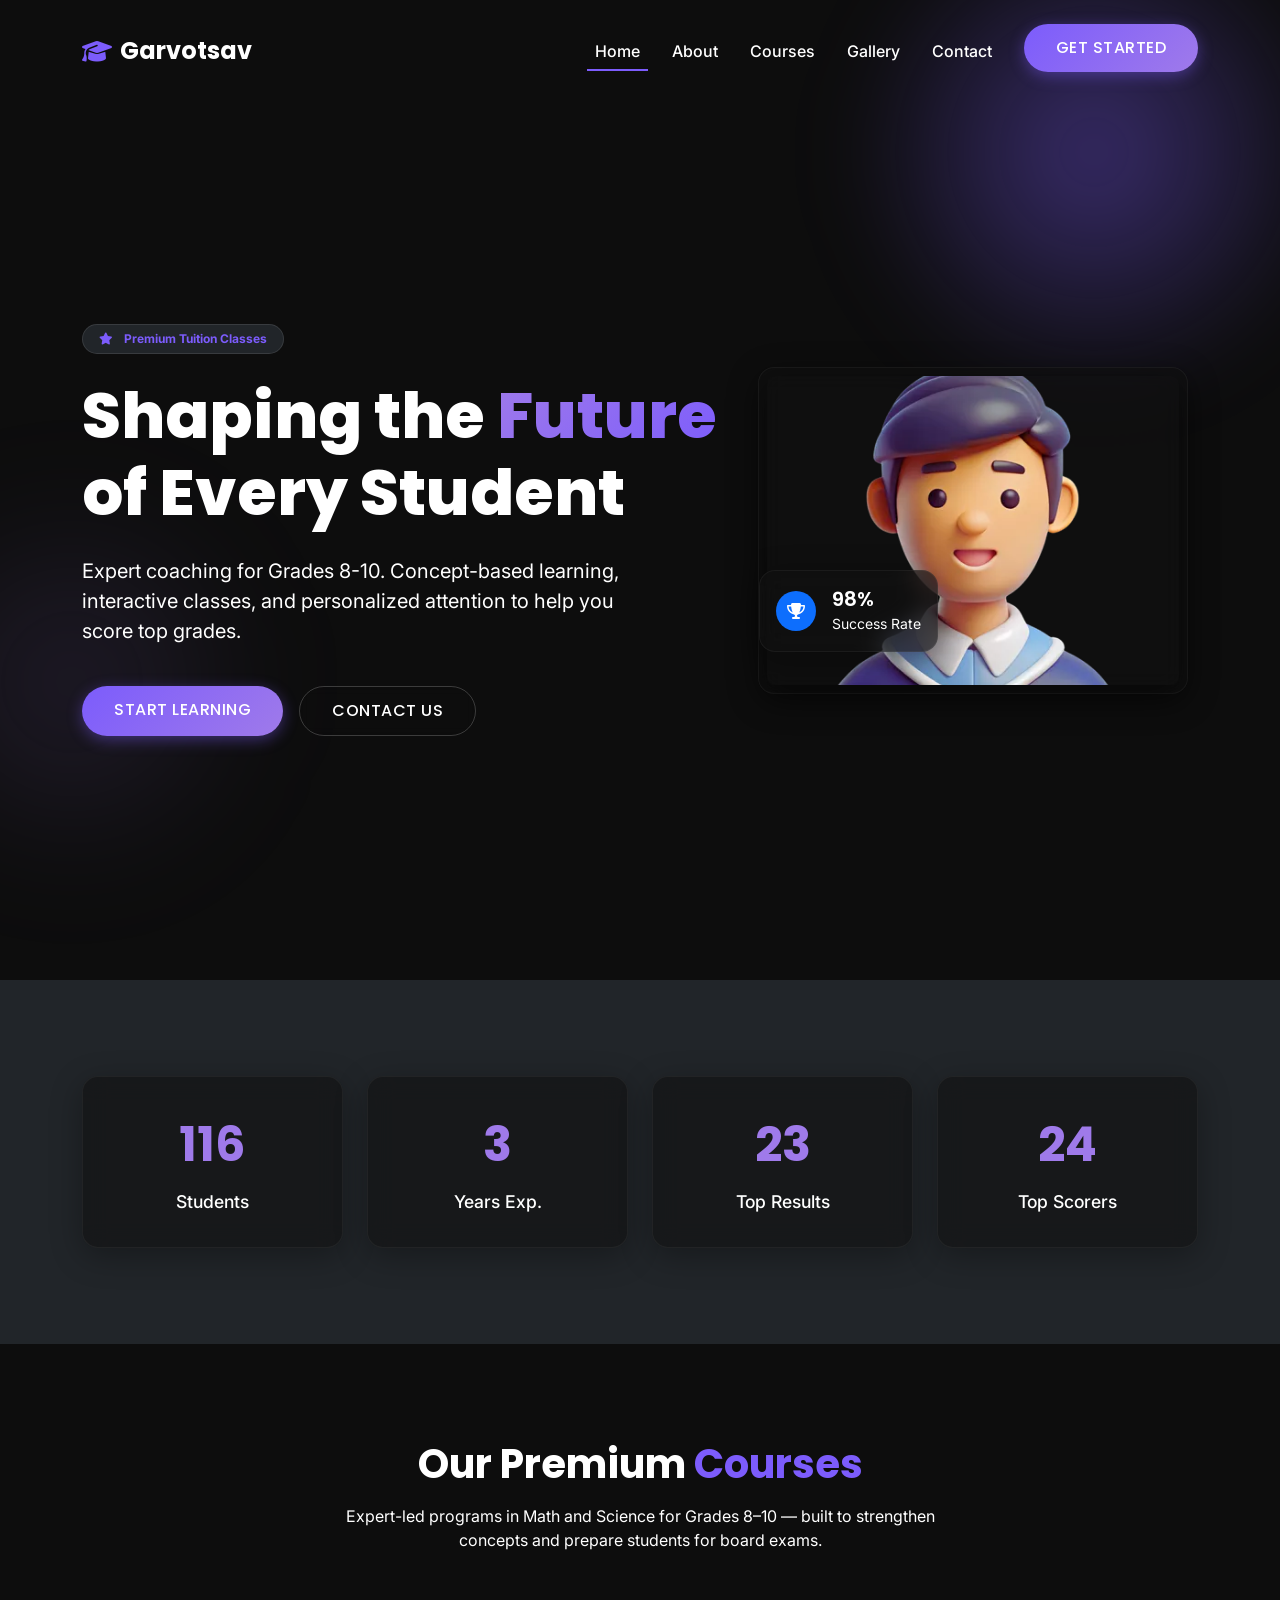
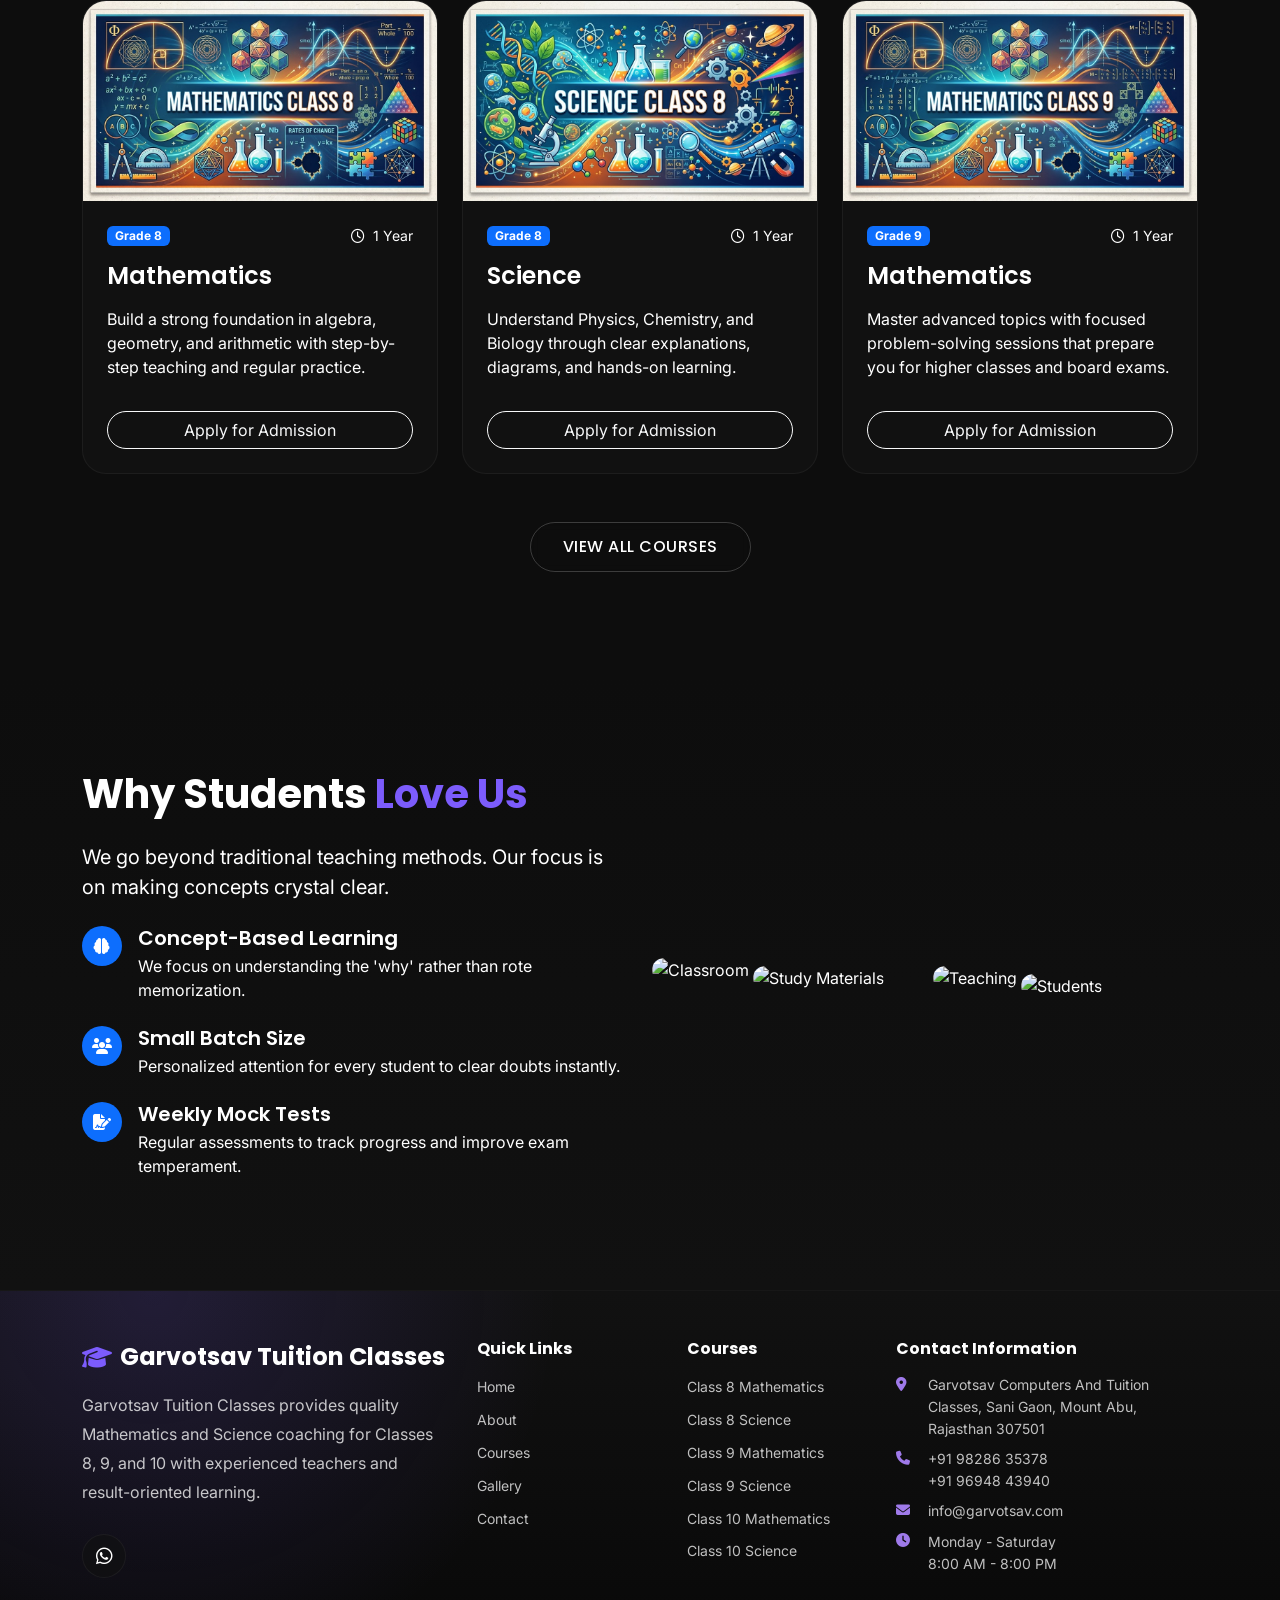
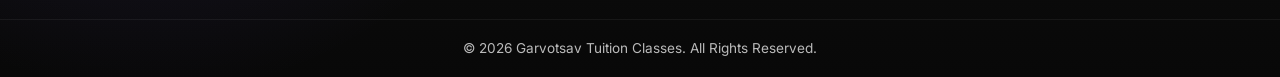
==== commit c153937a: "Update registration system and responsive UI" ====
--- a/index.html
+++ b/index.html
@@ -65,8 +65,8 @@
                     </div>
                 </div>
                 <div class="col-lg-5 mt-5 mt-lg-0 d-none d-lg-block" data-aos="fade-left" data-aos-delay="200">
-                    <div class="glass-panel p-2 rounded-4 position-relative">
-                        <img src="https://images.unsplash.com/photo-1522202176988-66273c2fd55f?q=80&w=2071&auto=format&fit=crop" alt="Students Learning" class="img-fluid rounded-3" style="box-shadow: 0 10px 30px rgba(0,0,0,0.5);">
+                    <div class="glass-panel hero-image-panel p-2 rounded-4 position-relative">
+                        <img src="assets/images/homepageimage.png" alt="Students Learning" class="hero-image rounded-3">
                         
                         <!-- Floating Glass Badge -->
                         <div class="position-absolute bottom-0 start-0 translate-middle-y ms-n4 glass-panel p-3 rounded-4 animate-float" style="animation-delay: 1s;">
--- a/assets/css/style.css
+++ b/assets/css/style.css
@@ -231,33 +231,6 @@
   font-size: 0.82rem;
 }
 
-.password-wrap {
-  position: relative;
-}
-
-.password-wrap .form-control {
-  padding-right: 3.2rem;
-}
-
-.password-toggle {
-  position: absolute;
-  top: 50%;
-  right: 0.75rem;
-  width: 38px;
-  height: 38px;
-  transform: translateY(-50%);
-  border: 0;
-  border-radius: 50%;
-  background: transparent;
-  color: rgba(255, 255, 255, 0.72);
-}
-
-.password-toggle:hover,
-.password-toggle:focus {
-  color: var(--white);
-  background: rgba(255, 255, 255, 0.08);
-}
-
 .auth-switch {
   color: rgba(255, 255, 255, 0.76);
 }
@@ -265,6 +238,79 @@
 .auth-switch a {
   color: var(--primary-light);
   font-weight: 700;
+}
+
+.registration-section {
+  align-items: flex-start;
+}
+
+.registration-card {
+  padding: clamp(1.25rem, 3vw, 2.5rem);
+  max-width: 860px;
+  margin-left: auto;
+  margin-right: auto;
+}
+
+.registration-group {
+  padding: 1.35rem 0;
+  border-top: 1px solid rgba(255, 255, 255, 0.08);
+}
+
+.registration-group h2 {
+  margin-bottom: 1rem;
+  font-size: 1.15rem;
+  font-weight: 700;
+}
+
+.registration-grid {
+  display: grid;
+  grid-template-columns: 1fr;
+  gap: 1rem;
+}
+
+.registration-span {
+  grid-column: 1 / -1;
+}
+
+.radio-options {
+  min-height: 52px;
+  display: grid;
+  grid-template-columns: 1fr;
+  gap: 0.75rem;
+  padding: 0.65rem 0;
+}
+
+.radio-options label {
+  display: inline-flex;
+  align-items: center;
+  gap: 0.5rem;
+  padding: 0.65rem 0.9rem;
+  border: 1px solid rgba(255, 255, 255, 0.12);
+  border-radius: var(--radius-sm);
+  background: rgba(255, 255, 255, 0.06);
+  color: var(--white);
+  cursor: pointer;
+  width: 100%;
+}
+
+.radio-options input {
+  width: 18px;
+  height: 18px;
+  accent-color: var(--primary);
+}
+
+.declaration-text {
+  margin-bottom: 0.75rem;
+  padding: 1rem;
+  border-radius: var(--radius-sm);
+  background: rgba(124, 92, 252, 0.12);
+  border: 1px solid rgba(124, 92, 252, 0.24);
+  color: var(--white);
+  line-height: 1.7;
+}
+
+.auth-field.has-error .radio-options label {
+  border-color: #ff6b6b;
 }
 
 /* Navbar */
@@ -409,6 +455,21 @@
   color: var(--text-body);
   margin-bottom: 2.5rem;
   max-width: 540px;
+}
+
+.hero-image-panel {
+  width: min(100%, 430px);
+  margin-left: auto;
+  margin-right: auto;
+}
+
+.hero-image {
+  display: block;
+  width: 100%;
+  aspect-ratio: 4 / 3;
+  object-fit: cover;
+  object-position: center;
+  box-shadow: 0 10px 30px rgba(0,0,0,0.5);
 }
 
 /* Custom Scrollbar */
@@ -659,6 +720,35 @@
 .mentor-meta .badge {
   font-weight: 500;
   padding: 0.5rem 0.85rem;
+}
+
+.blob-img-wrap {
+  position: relative;
+  width: min(100%, 340px);
+  aspect-ratio: 1 / 1;
+  display: flex;
+  align-items: center;
+  justify-content: center;
+}
+
+.blob-glow {
+  position: absolute;
+  inset: 10%;
+  border-radius: 50%;
+  background: radial-gradient(circle, rgba(124, 92, 252, 0.38), transparent 68%);
+  filter: blur(24px);
+}
+
+.blob-img {
+  position: relative;
+  z-index: 1;
+  width: 100%;
+  height: 100%;
+  border-radius: 50%;
+  object-fit: cover;
+  object-position: center;
+  border: 4px solid rgba(255, 255, 255, 0.12);
+  box-shadow: 0 18px 45px rgba(0, 0, 0, 0.42);
 }
 
 /* Courses page */
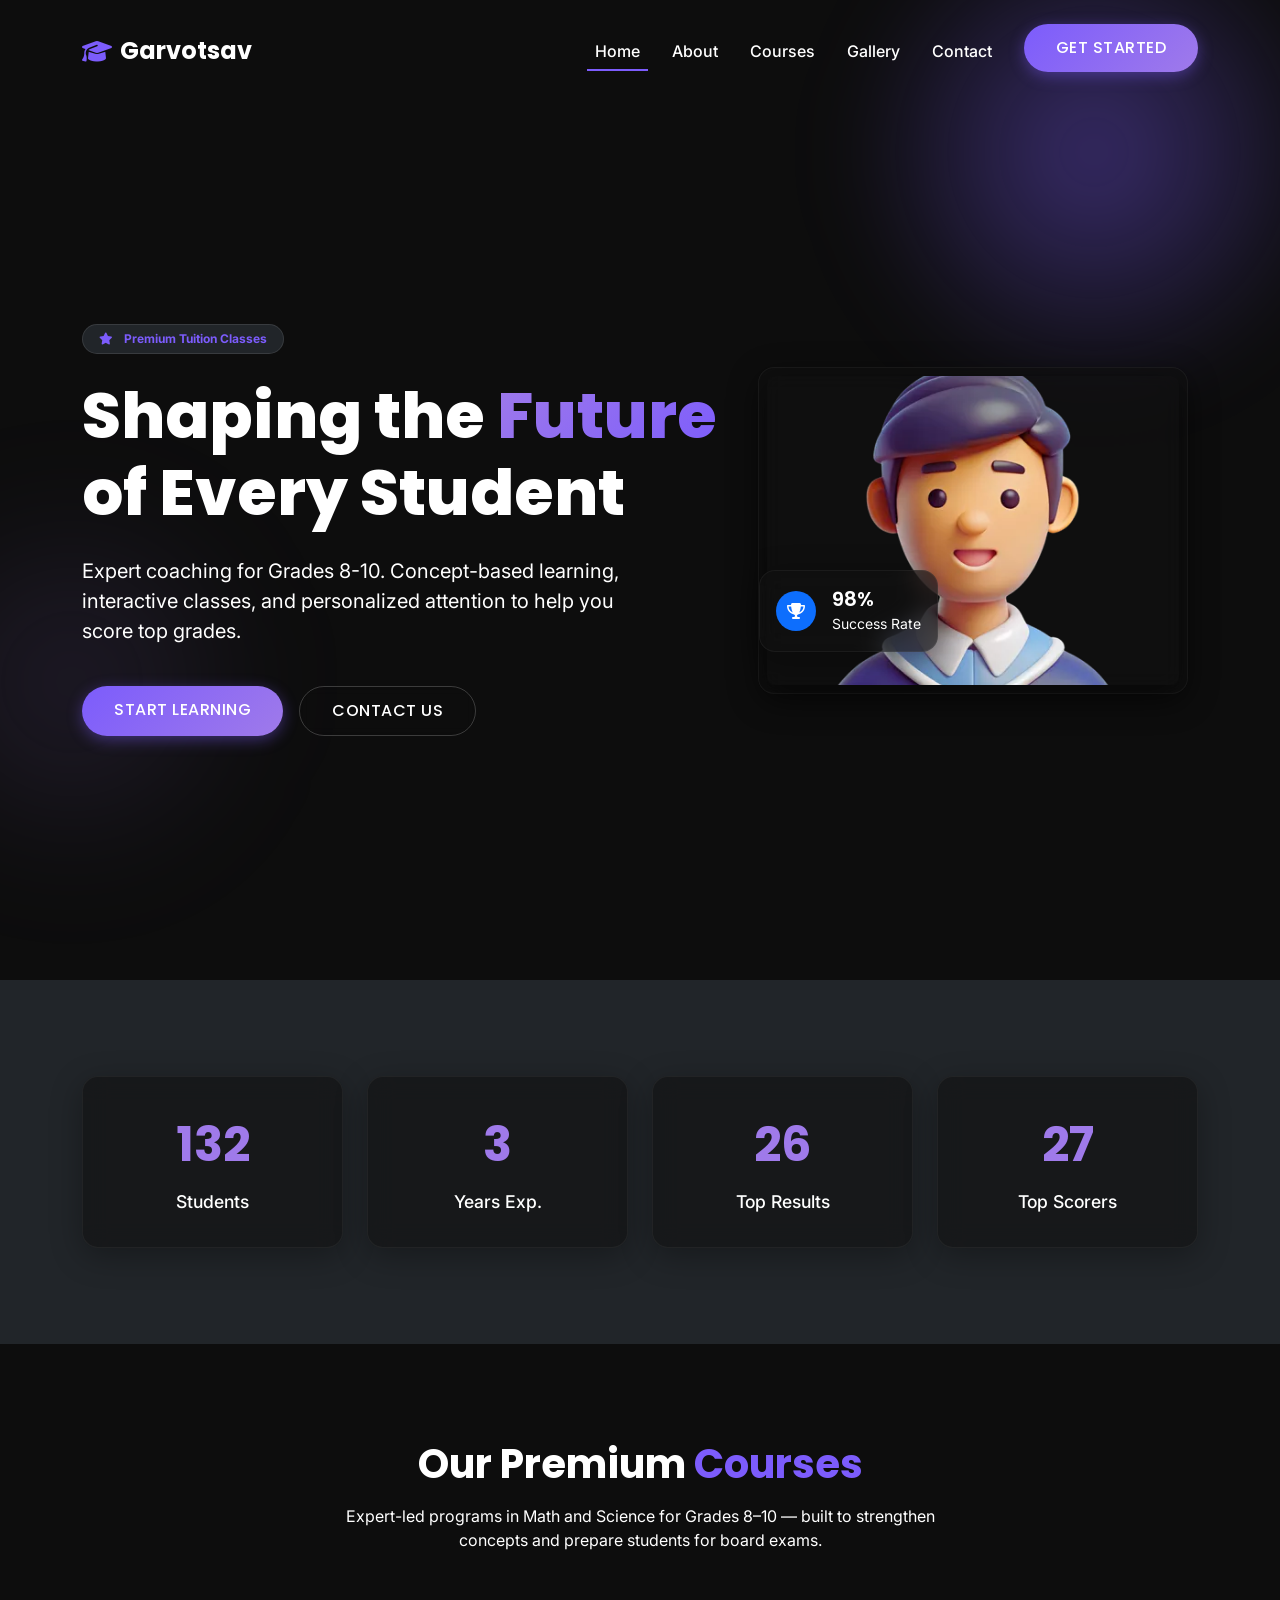
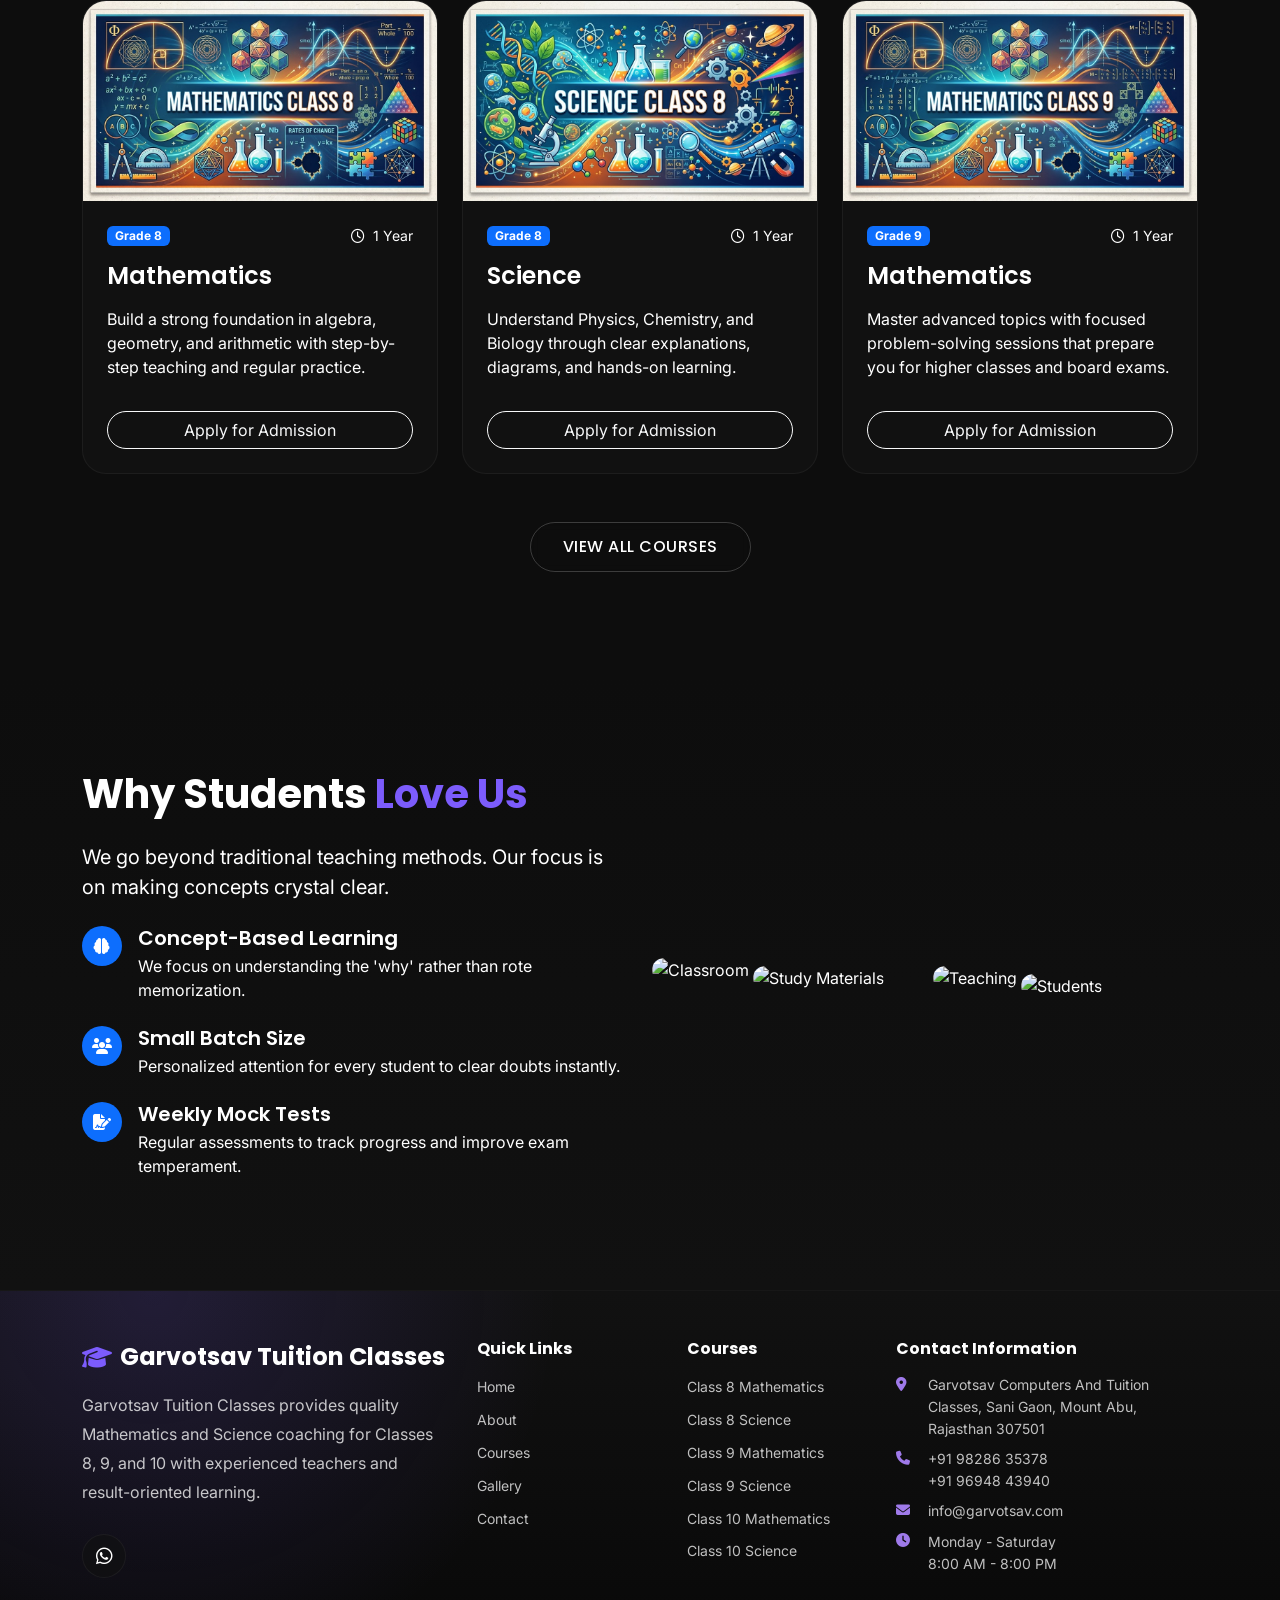
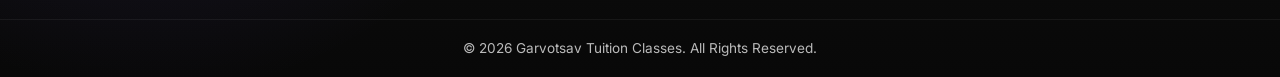
==== commit 9d2a58a8: "Make website fully responsive a" ====
--- a/index.html
+++ b/index.html
@@ -146,7 +146,7 @@
         <div class="container">
             <div class="row align-items-center">
                 <div class="col-lg-6 mb-5 mb-lg-0" data-aos="fade-right">
-                    <h2 class="font-heading fw-bold mb-4" style="font-size: 2.5rem;">Why Students <span class="text-primary-accent">Love Us</span></h2>
+                    <h2 class="font-heading fw-bold mb-4" style="font-size: clamp(2rem, 6vw, 2.5rem);">Why Students <span class="text-primary-accent">Love Us</span></h2>
                     <p class="text-muted mb-4 fs-5">We go beyond traditional teaching methods. Our focus is on making concepts crystal clear.</p>
                     
                     <ul class="list-unstyled d-flex flex-column gap-4">
--- a/assets/css/style.css
+++ b/assets/css/style.css
@@ -33,11 +33,15 @@
 }
 
 /* Base Styles */
+html, body {
+  overflow-x: hidden;
+  max-width: 100%;
+}
+
 body {
   font-family: var(--font-body);
   background-color: var(--bg-color);
   color: var(--text-body);
-  overflow-x: hidden;
   -webkit-font-smoothing: antialiased;
 }
 
@@ -137,7 +141,7 @@
   min-height: 100vh;
   display: flex;
   align-items: center;
-  padding: 9rem 0 5rem;
+  padding: clamp(6rem, 10vw, 9rem) 0 clamp(3rem, 5vw, 5rem);
   position: relative;
   overflow: hidden;
 }
@@ -369,7 +373,7 @@
 
 /* Sections */
 .section-padding {
-  padding: 6rem 0;
+  padding: clamp(3rem, 8vw, 6rem) 0;
 }
 
 .section-title {
@@ -379,7 +383,7 @@
 }
 
 .section-title h2 {
-  font-size: 2.5rem;
+  font-size: clamp(2rem, 6vw, 2.5rem);
   font-weight: 700;
   margin-bottom: 1rem;
 }
@@ -438,7 +442,7 @@
 }
 
 .hero-title {
-  font-size: 4rem;
+  font-size: clamp(2.5rem, 8vw, 4rem);
   font-weight: 800;
   line-height: 1.2;
   margin-bottom: 1.5rem;
@@ -451,7 +455,7 @@
 }
 
 .hero-subtitle {
-  font-size: 1.25rem;
+  font-size: clamp(1rem, 3vw, 1.25rem);
   color: var(--text-body);
   margin-bottom: 2.5rem;
   max-width: 540px;
@@ -648,10 +652,10 @@
 /* Statistics Counter */
 .stat-card {
   text-align: center;
-  padding: 2rem;
+  padding: clamp(1rem, 3vw, 2rem);
 }
 .stat-number {
-  font-size: 3rem;
+  font-size: clamp(2rem, 6vw, 3rem);
   font-weight: 700;
   color: var(--primary-light);
   font-family: var(--font-heading);
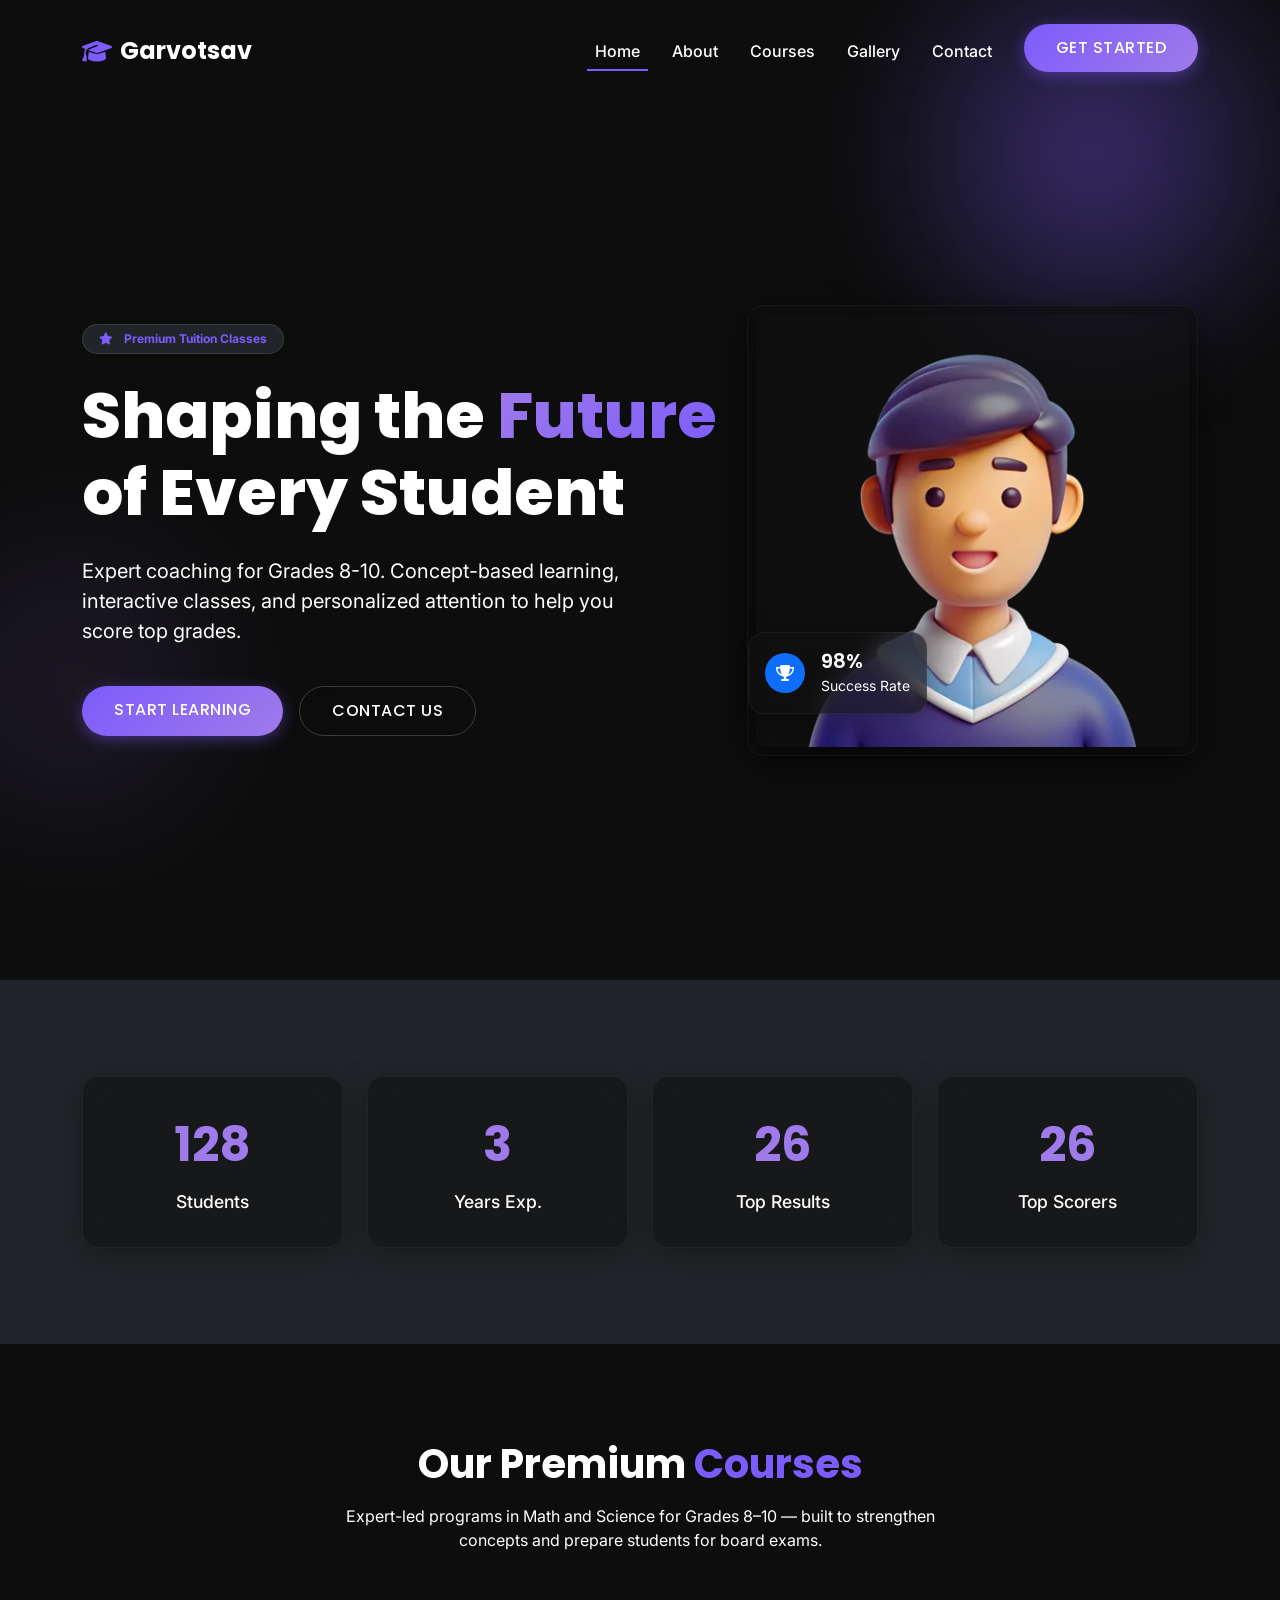
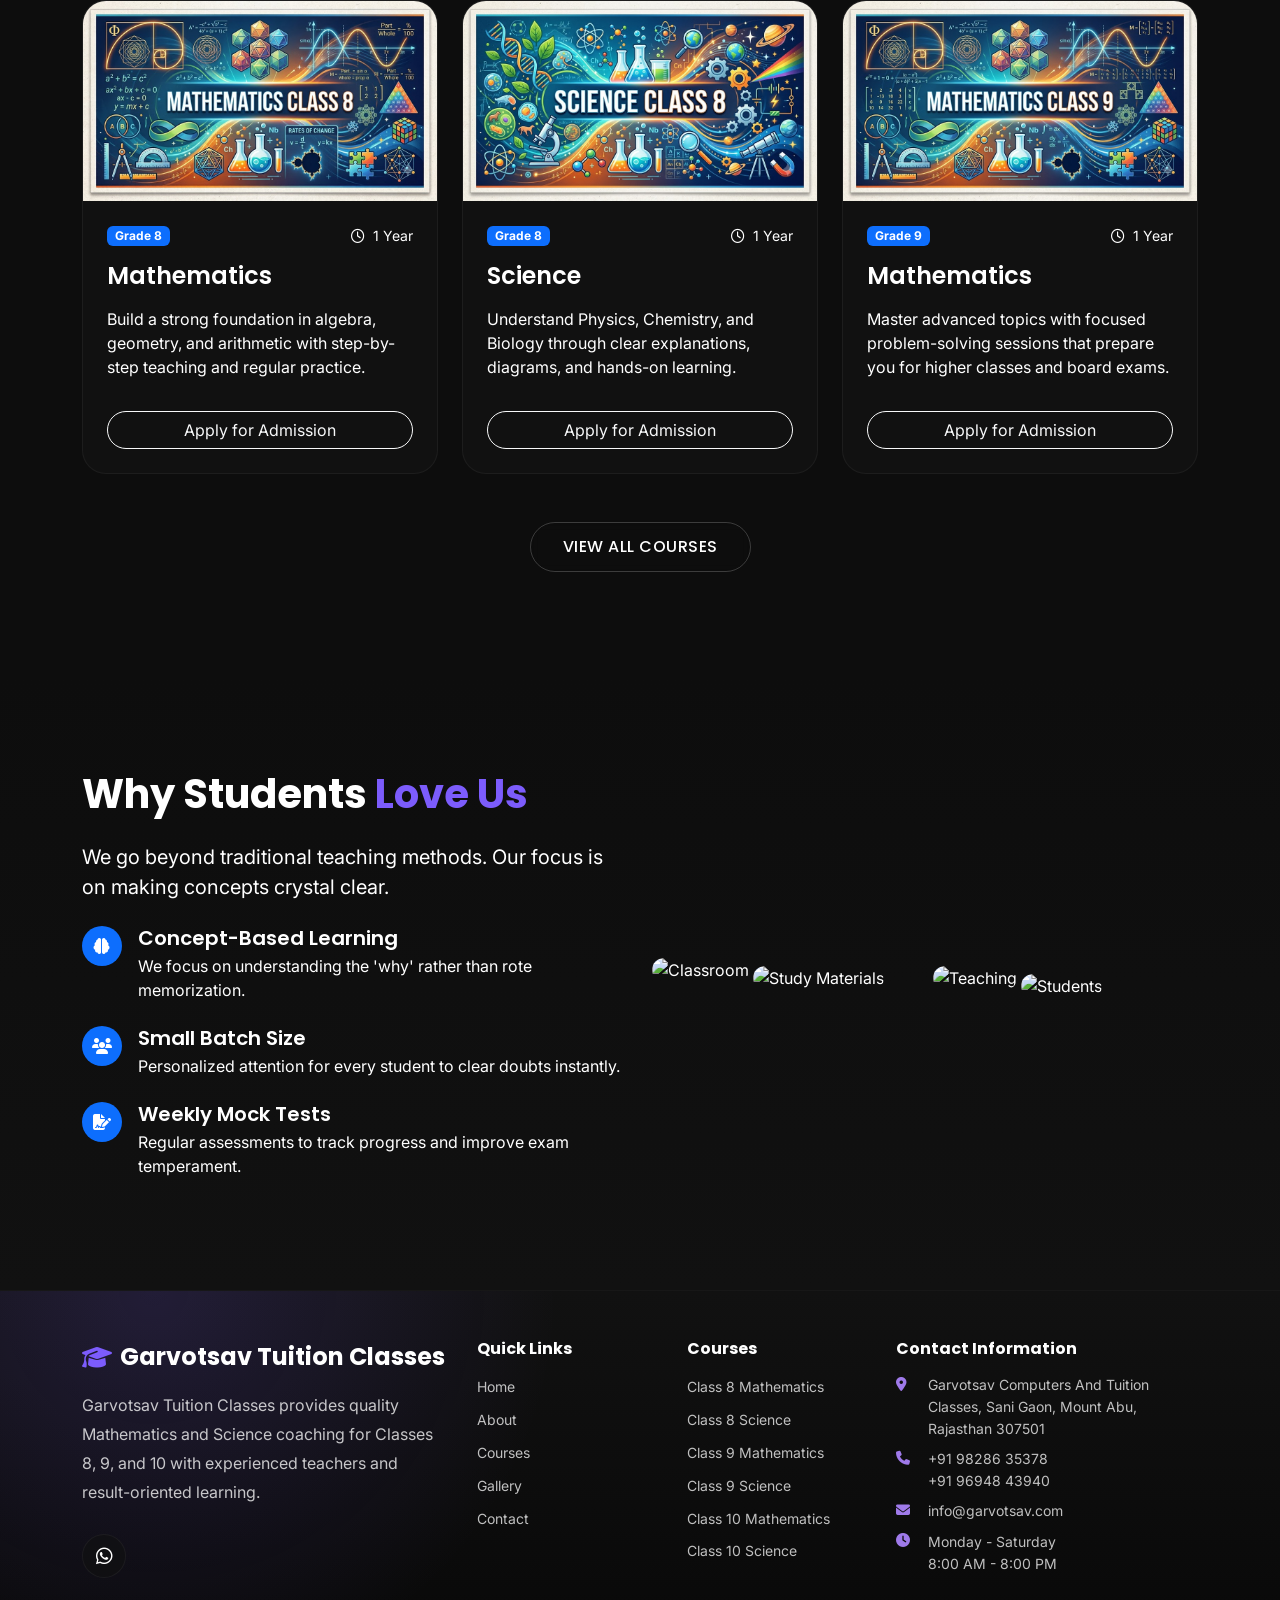
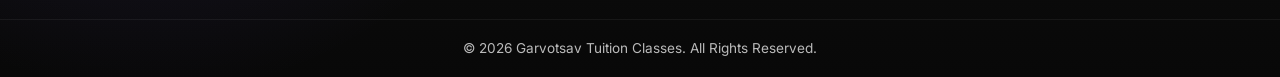
==== commit 5c7e8fa7: "Update hero image, refine success modal buttons, and rewrite comprehensive project README" ====
--- a/index.html
+++ b/index.html
@@ -64,7 +64,7 @@
                         <a href="pages/contact.html" class="btn-premium btn-outline-glass text-center">Contact Us</a>
                     </div>
                 </div>
-                <div class="col-lg-5 mt-5 mt-lg-0 d-none d-lg-block" data-aos="fade-left" data-aos-delay="200">
+                <div class="col-lg-5 mt-5 mt-lg-0" data-aos="fade-left" data-aos-delay="200">
                     <div class="glass-panel hero-image-panel p-2 rounded-4 position-relative">
                         <img src="assets/images/homepageimage.png" alt="Students Learning" class="hero-image rounded-3">
                         
--- a/assets/css/style.css
+++ b/assets/css/style.css
@@ -462,7 +462,7 @@
 }
 
 .hero-image-panel {
-  width: min(100%, 430px);
+  width: min(100%, 550px);
   margin-left: auto;
   margin-right: auto;
 }
@@ -470,7 +470,7 @@
 .hero-image {
   display: block;
   width: 100%;
-  aspect-ratio: 4 / 3;
+  aspect-ratio: 1 / 1;
   object-fit: cover;
   object-position: center;
   box-shadow: 0 10px 30px rgba(0,0,0,0.5);
@@ -1119,3 +1119,108 @@
     flex-basis: calc(25% - 1rem);
   }
 }
+
+/* =========================================
+   SUCCESS POPUP MODAL
+   ========================================= */
+.success-popup-overlay {
+  position: fixed;
+  inset: 0;
+  background: rgba(0, 0, 0, 0.75);
+  backdrop-filter: blur(6px);
+  -webkit-backdrop-filter: blur(6px);
+  z-index: 9999;
+  display: flex;
+  align-items: center;
+  justify-content: center;
+  padding: 1rem;
+  opacity: 0;
+  visibility: hidden;
+  transition: opacity 0.35s ease, visibility 0.35s ease;
+}
+
+.success-popup-overlay.active {
+  opacity: 1;
+  visibility: visible;
+}
+
+.success-popup {
+  background: linear-gradient(145deg, #1a1a2e, #16213e);
+  border: 1px solid rgba(124, 92, 252, 0.3);
+  border-radius: 24px;
+  padding: 3rem 2.5rem;
+  max-width: 480px;
+  width: 100%;
+  text-align: center;
+  position: relative;
+  box-shadow: 0 0 60px rgba(124, 92, 252, 0.25), 0 30px 60px rgba(0,0,0,0.5);
+  transform: scale(0.85) translateY(30px);
+  transition: transform 0.4s cubic-bezier(0.34, 1.56, 0.64, 1);
+}
+
+.success-popup-overlay.active .success-popup {
+  transform: scale(1) translateY(0);
+}
+
+.success-popup-icon {
+  width: 90px;
+  height: 90px;
+  border-radius: 50%;
+  background: linear-gradient(135deg, #7C5CFC, #9F7AEA);
+  display: flex;
+  align-items: center;
+  justify-content: center;
+  margin: 0 auto 1.5rem;
+  font-size: 2.2rem;
+  color: #fff;
+  box-shadow: 0 0 30px rgba(124, 92, 252, 0.5);
+  animation: popIconPulse 2s ease-in-out infinite;
+}
+
+@keyframes popIconPulse {
+  0%, 100% { box-shadow: 0 0 30px rgba(124, 92, 252, 0.5); }
+  50% { box-shadow: 0 0 50px rgba(124, 92, 252, 0.85); }
+}
+
+.success-popup h3 {
+  font-family: var(--font-heading);
+  color: #fff;
+  font-size: 1.6rem;
+  font-weight: 700;
+  margin-bottom: 0.75rem;
+}
+
+.success-popup p {
+  color: rgba(255,255,255,0.65);
+  font-size: 0.95rem;
+  line-height: 1.7;
+  margin-bottom: 2rem;
+}
+
+.success-popup-close {
+  background: linear-gradient(135deg, #7C5CFC, #9F7AEA);
+  color: #fff;
+  border: none;
+  border-radius: 50px;
+  padding: 0.75rem 2.5rem;
+  font-family: var(--font-heading);
+  font-weight: 600;
+  font-size: 0.95rem;
+  cursor: pointer;
+  transition: transform 0.2s ease, box-shadow 0.2s ease;
+  box-shadow: 0 4px 20px rgba(124, 92, 252, 0.4);
+}
+
+.success-popup-close:hover {
+  transform: translateY(-2px);
+  box-shadow: 0 8px 28px rgba(124, 92, 252, 0.6);
+}
+
+.success-popup-confetti {
+  position: absolute;
+  top: -10px;
+  left: 50%;
+  transform: translateX(-50%);
+  font-size: 1.5rem;
+  pointer-events: none;
+}
